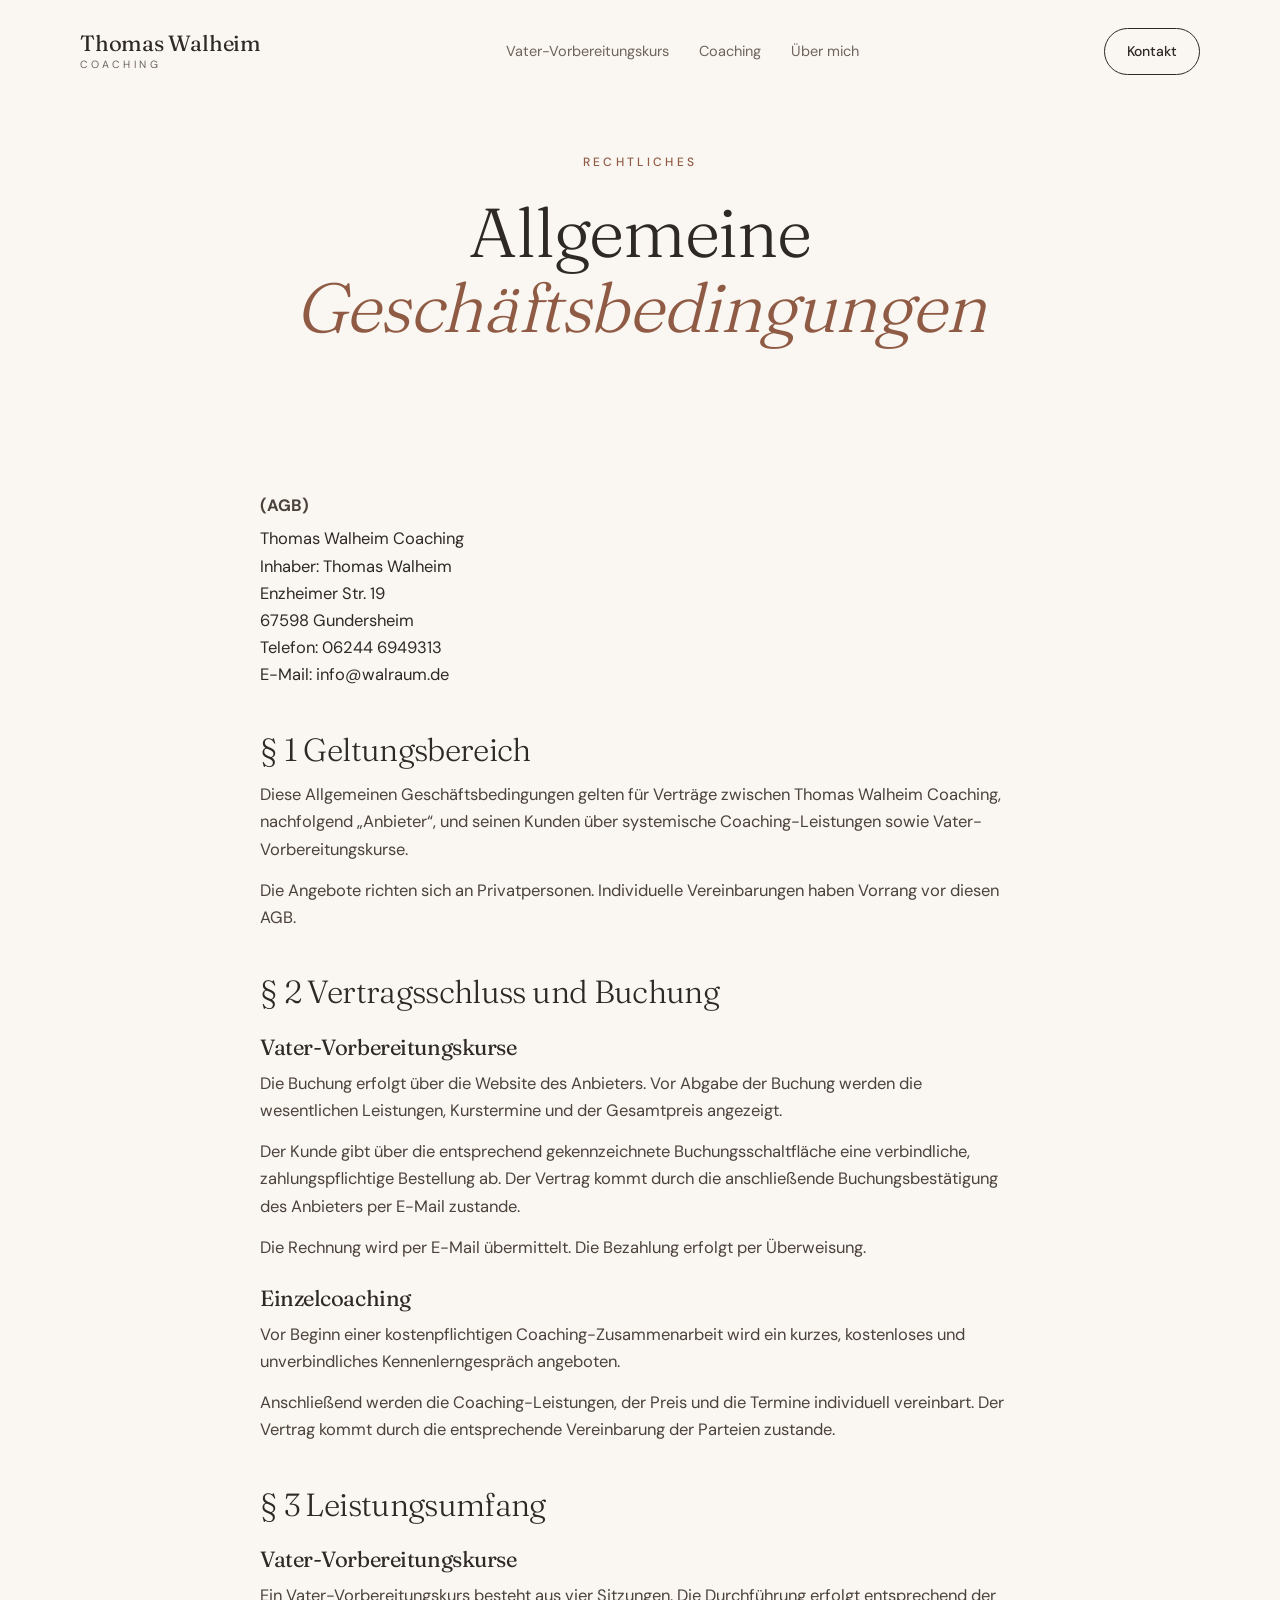
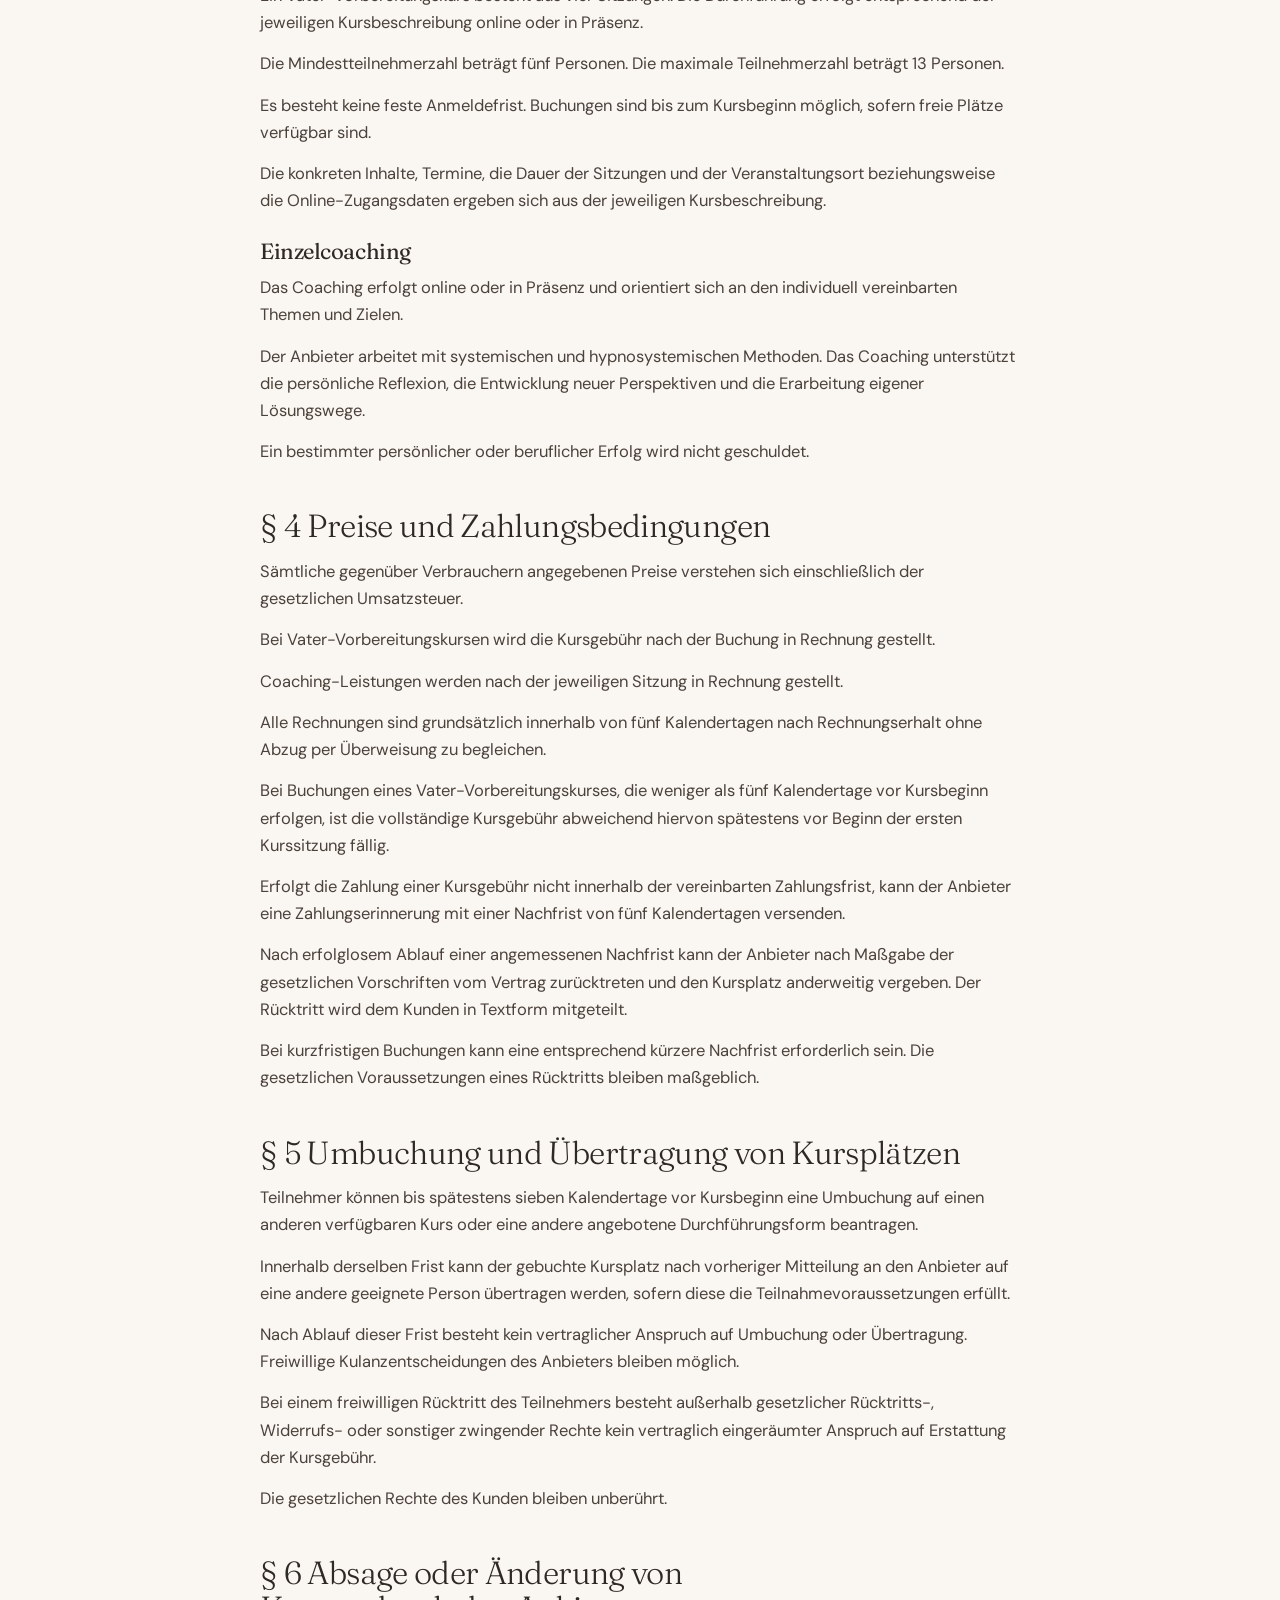
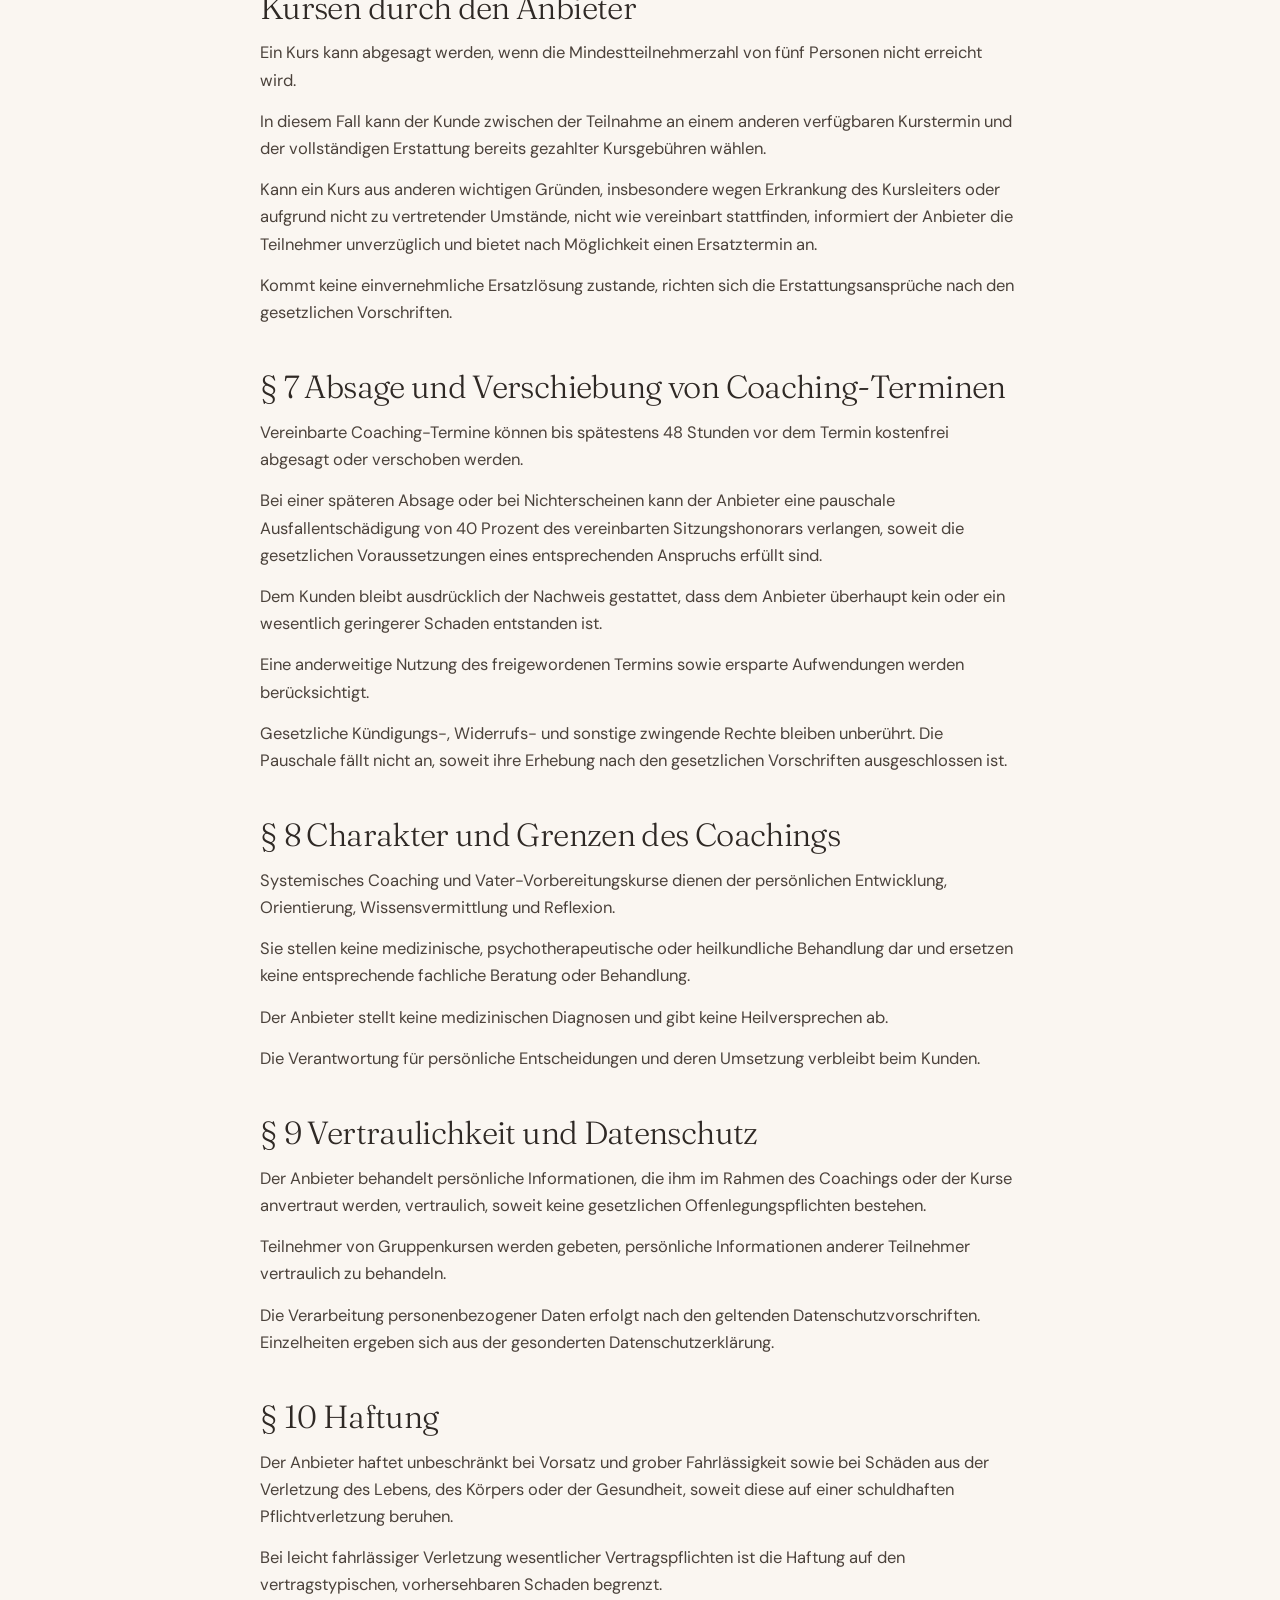
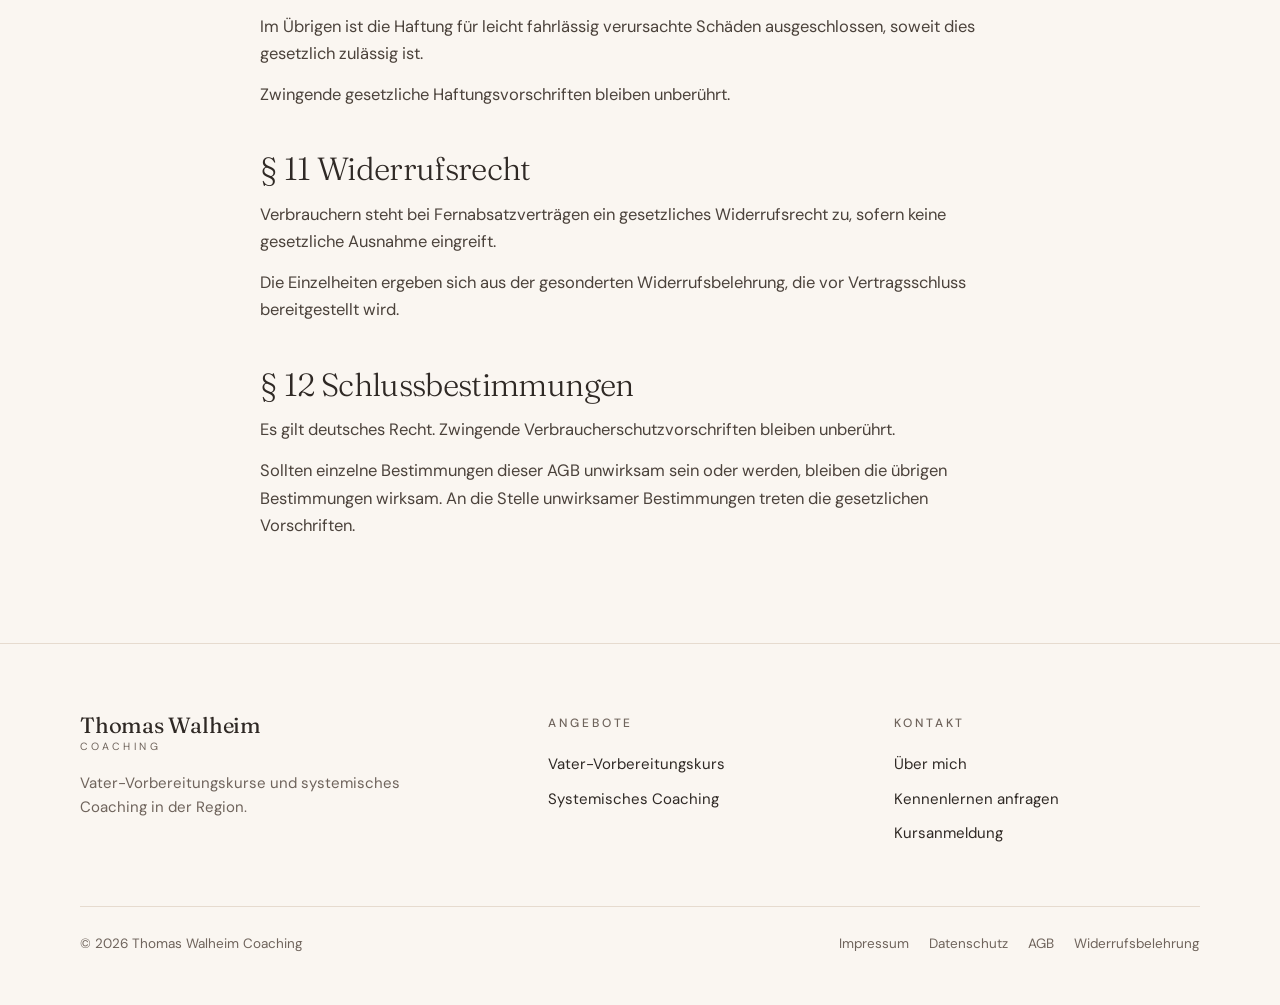
==== agb.html @ fadcabfa "Vorschau fuer Thomas" ====
<!DOCTYPE html>
<html lang="de"><head><meta charset="utf-8">
<meta name="viewport" content="width=device-width, initial-scale=1">
<meta name="robots" content="noindex, nofollow">
<title>AGB – Thomas Walheim Coaching</title>
<link rel="icon" href="data:,">
<link rel="preload" href="fonts/fraunces-latin-wght-normal.woff2" as="font" type="font/woff2" crossorigin>
<link rel="stylesheet" href="css/style.css"></head><body>
<svg width="0" height="0" style="position:absolute" aria-hidden="true"><symbol id="kamera" viewBox="0 0 24 24" fill="none" stroke="currentColor" stroke-width="1.6" stroke-linecap="round" stroke-linejoin="round"><path d="M4 8h3l1.6-2.4h6.8L17 8h3v11H4z"/><circle cx="12" cy="13.2" r="3.4"/></symbol><symbol id="pfeil" viewBox="0 0 24 24" fill="none" stroke="currentColor" stroke-width="1.8" stroke-linecap="round" stroke-linejoin="round"><path d="M5 12h14M13 6l6 6-6 6"/></symbol></svg>
<header class="kopf"><div class="wrap"><a class="logo" href="index.html">Thomas Walheim<small>Coaching</small></a>
<nav class="nav" id="nav" aria-label="Hauptnavigation"><a href="vorbereitungskurs.html">Vater-Vorbereitungskurs</a><a href="coaching.html">Coaching</a><a href="ueber-mich.html">Über mich</a></nav>
<a class="kopf-knopf" href="kontakt.html">Kontakt</a>
<button class="menue" type="button" aria-expanded="false" aria-controls="nav">Menü</button></div></header>
<main><section class="hero klein"><div class="wrap"><p class="kicker">Rechtliches</p><h1>Allgemeine <em>Geschäftsbedingungen</em></h1><p class="lead"></p></div></section><section class="eng"><div class="wrap"><article class="rechtstext"><p><b>(AGB)</b></p><p class="adresse">Thomas Walheim Coaching<br>Inhaber: Thomas Walheim<br>Enzheimer Str. 19<br>67598 Gundersheim<br>Telefon: 06244 6949313<br>E-Mail: info@walraum.de</p><h2>§ 1 Geltungsbereich</h2><p>Diese Allgemeinen Geschäftsbedingungen gelten für Verträge zwischen Thomas Walheim Coaching, nachfolgend „Anbieter“, und seinen Kunden über systemische Coaching-Leistungen sowie Vater-Vorbereitungskurse.</p><p>Die Angebote richten sich an Privatpersonen. Individuelle Vereinbarungen haben Vorrang vor diesen AGB.</p><h2>§ 2 Vertragsschluss und Buchung</h2><h3>Vater-Vorbereitungskurse</h3><p>Die Buchung erfolgt über die Website des Anbieters. Vor Abgabe der Buchung werden die wesentlichen Leistungen, Kurstermine und der Gesamtpreis angezeigt.</p><p>Der Kunde gibt über die entsprechend gekennzeichnete Buchungsschaltfläche eine verbindliche, zahlungspflichtige Bestellung ab. Der Vertrag kommt durch die anschließende Buchungsbestätigung des Anbieters per E-Mail zustande.</p><p>Die Rechnung wird per E-Mail übermittelt. Die Bezahlung erfolgt per Überweisung.</p><h3>Einzelcoaching</h3><p>Vor Beginn einer kostenpflichtigen Coaching-Zusammenarbeit wird ein kurzes, kostenloses und unverbindliches Kennenlerngespräch angeboten.</p><p>Anschließend werden die Coaching-Leistungen, der Preis und die Termine individuell vereinbart. Der Vertrag kommt durch die entsprechende Vereinbarung der Parteien zustande.</p><h2>§ 3 Leistungsumfang</h2><h3>Vater-Vorbereitungskurse</h3><p>Ein Vater-Vorbereitungskurs besteht aus vier Sitzungen. Die Durchführung erfolgt entsprechend der jeweiligen Kursbeschreibung online oder in Präsenz.</p><p>Die Mindestteilnehmerzahl beträgt fünf Personen. Die maximale Teilnehmerzahl beträgt 13 Personen.</p><p>Es besteht keine feste Anmeldefrist. Buchungen sind bis zum Kursbeginn möglich, sofern freie Plätze verfügbar sind.</p><p>Die konkreten Inhalte, Termine, die Dauer der Sitzungen und der Veranstaltungsort beziehungsweise die Online-Zugangsdaten ergeben sich aus der jeweiligen Kursbeschreibung.</p><h3>Einzelcoaching</h3><p>Das Coaching erfolgt online oder in Präsenz und orientiert sich an den individuell vereinbarten Themen und Zielen.</p><p>Der Anbieter arbeitet mit systemischen und hypnosystemischen Methoden. Das Coaching unterstützt die persönliche Reflexion, die Entwicklung neuer Perspektiven und die Erarbeitung eigener Lösungswege.</p><p>Ein bestimmter persönlicher oder beruflicher Erfolg wird nicht geschuldet.</p><h2>§ 4 Preise und Zahlungsbedingungen</h2><p>Sämtliche gegenüber Verbrauchern angegebenen Preise verstehen sich einschließlich der gesetzlichen Umsatzsteuer.</p><p>Bei Vater-Vorbereitungskursen wird die Kursgebühr nach der Buchung in Rechnung gestellt.</p><p>Coaching-Leistungen werden nach der jeweiligen Sitzung in Rechnung gestellt.</p><p>Alle Rechnungen sind grundsätzlich innerhalb von fünf Kalendertagen nach Rechnungserhalt ohne Abzug per Überweisung zu begleichen.</p><p>Bei Buchungen eines Vater-Vorbereitungskurses, die weniger als fünf Kalendertage vor Kursbeginn erfolgen, ist die vollständige Kursgebühr abweichend hiervon spätestens vor Beginn der ersten Kurssitzung fällig.</p><p>Erfolgt die Zahlung einer Kursgebühr nicht innerhalb der vereinbarten Zahlungsfrist, kann der Anbieter eine Zahlungserinnerung mit einer Nachfrist von fünf Kalendertagen versenden.</p><p>Nach erfolglosem Ablauf einer angemessenen Nachfrist kann der Anbieter nach Maßgabe der gesetzlichen Vorschriften vom Vertrag zurücktreten und den Kursplatz anderweitig vergeben. Der Rücktritt wird dem Kunden in Textform mitgeteilt.</p><p>Bei kurzfristigen Buchungen kann eine entsprechend kürzere Nachfrist erforderlich sein. Die gesetzlichen Voraussetzungen eines Rücktritts bleiben maßgeblich.</p><h2>§ 5 Umbuchung und Übertragung von Kursplätzen</h2><p>Teilnehmer können bis spätestens sieben Kalendertage vor Kursbeginn eine Umbuchung auf einen anderen verfügbaren Kurs oder eine andere angebotene Durchführungsform beantragen.</p><p>Innerhalb derselben Frist kann der gebuchte Kursplatz nach vorheriger Mitteilung an den Anbieter auf eine andere geeignete Person übertragen werden, sofern diese die Teilnahmevoraussetzungen erfüllt.</p><p>Nach Ablauf dieser Frist besteht kein vertraglicher Anspruch auf Umbuchung oder Übertragung. Freiwillige Kulanzentscheidungen des Anbieters bleiben möglich.</p><p>Bei einem freiwilligen Rücktritt des Teilnehmers besteht außerhalb gesetzlicher Rücktritts-, Widerrufs- oder sonstiger zwingender Rechte kein vertraglich eingeräumter Anspruch auf Erstattung der Kursgebühr.</p><p>Die gesetzlichen Rechte des Kunden bleiben unberührt.</p><h2>§ 6 Absage oder Änderung von Kursen durch den Anbieter</h2><p>Ein Kurs kann abgesagt werden, wenn die Mindestteilnehmerzahl von fünf Personen nicht erreicht wird.</p><p>In diesem Fall kann der Kunde zwischen der Teilnahme an einem anderen verfügbaren Kurstermin und der vollständigen Erstattung bereits gezahlter Kursgebühren wählen.</p><p>Kann ein Kurs aus anderen wichtigen Gründen, insbesondere wegen Erkrankung des Kursleiters oder aufgrund nicht zu vertretender Umstände, nicht wie vereinbart stattfinden, informiert der Anbieter die Teilnehmer unverzüglich und bietet nach Möglichkeit einen Ersatztermin an.</p><p>Kommt keine einvernehmliche Ersatzlösung zustande, richten sich die Erstattungsansprüche nach den gesetzlichen Vorschriften.</p><h2>§ 7 Absage und Verschiebung von Coaching-Terminen</h2><p>Vereinbarte Coaching-Termine können bis spätestens 48 Stunden vor dem Termin kostenfrei abgesagt oder verschoben werden.</p><p>Bei einer späteren Absage oder bei Nichterscheinen kann der Anbieter eine pauschale Ausfallentschädigung von 40 Prozent des vereinbarten Sitzungshonorars verlangen, soweit die gesetzlichen Voraussetzungen eines entsprechenden Anspruchs erfüllt sind.</p><p>Dem Kunden bleibt ausdrücklich der Nachweis gestattet, dass dem Anbieter überhaupt kein oder ein wesentlich geringerer Schaden entstanden ist.</p><p>Eine anderweitige Nutzung des freigewordenen Termins sowie ersparte Aufwendungen werden berücksichtigt.</p><p>Gesetzliche Kündigungs-, Widerrufs- und sonstige zwingende Rechte bleiben unberührt. Die Pauschale fällt nicht an, soweit ihre Erhebung nach den gesetzlichen Vorschriften ausgeschlossen ist.</p><h2>§ 8 Charakter und Grenzen des Coachings</h2><p>Systemisches Coaching und Vater-Vorbereitungskurse dienen der persönlichen Entwicklung, Orientierung, Wissensvermittlung und Reflexion.</p><p>Sie stellen keine medizinische, psychotherapeutische oder heilkundliche Behandlung dar und ersetzen keine entsprechende fachliche Beratung oder Behandlung.</p><p>Der Anbieter stellt keine medizinischen Diagnosen und gibt keine Heilversprechen ab.</p><p>Die Verantwortung für persönliche Entscheidungen und deren Umsetzung verbleibt beim Kunden.</p><h2>§ 9 Vertraulichkeit und Datenschutz</h2><p>Der Anbieter behandelt persönliche Informationen, die ihm im Rahmen des Coachings oder der Kurse anvertraut werden, vertraulich, soweit keine gesetzlichen Offenlegungspflichten bestehen.</p><p>Teilnehmer von Gruppenkursen werden gebeten, persönliche Informationen anderer Teilnehmer vertraulich zu behandeln.</p><p>Die Verarbeitung personenbezogener Daten erfolgt nach den geltenden Datenschutzvorschriften. Einzelheiten ergeben sich aus der gesonderten Datenschutzerklärung.</p><h2>§ 10 Haftung</h2><p>Der Anbieter haftet unbeschränkt bei Vorsatz und grober Fahrlässigkeit sowie bei Schäden aus der Verletzung des Lebens, des Körpers oder der Gesundheit, soweit diese auf einer schuldhaften Pflichtverletzung beruhen.</p><p>Bei leicht fahrlässiger Verletzung wesentlicher Vertragspflichten ist die Haftung auf den vertragstypischen, vorhersehbaren Schaden begrenzt.</p><p>Im Übrigen ist die Haftung für leicht fahrlässig verursachte Schäden ausgeschlossen, soweit dies gesetzlich zulässig ist.</p><p>Zwingende gesetzliche Haftungsvorschriften bleiben unberührt.</p><h2>§ 11 Widerrufsrecht</h2><p>Verbrauchern steht bei Fernabsatzverträgen ein gesetzliches Widerrufsrecht zu, sofern keine gesetzliche Ausnahme eingreift.</p><p>Die Einzelheiten ergeben sich aus der gesonderten Widerrufsbelehrung, die vor Vertragsschluss bereitgestellt wird.</p><h2>§ 12 Schlussbestimmungen</h2><p>Es gilt deutsches Recht. Zwingende Verbraucherschutzvorschriften bleiben unberührt.</p><p>Sollten einzelne Bestimmungen dieser AGB unwirksam sein oder werden, bleiben die übrigen Bestimmungen wirksam. An die Stelle unwirksamer Bestimmungen treten die gesetzlichen Vorschriften.</p></article></div></section></main>
<footer class="fuss"><div class="wrap"><div class="fuss-raster">
<div><p class="logo">Thomas Walheim<small>Coaching</small></p><p>Vater-Vorbereitungskurse und systemisches Coaching in der Region.</p></div>
<div><h4>Angebote</h4><ul><li><a href="vorbereitungskurs.html">Vater-Vorbereitungskurs</a></li><li><a href="coaching.html">Systemisches Coaching</a></li></ul></div>
<div><h4>Kontakt</h4><ul><li><a href="ueber-mich.html">Über mich</a></li><li><a href="kontakt.html">Kennenlernen anfragen</a></li><li><a href="vorbereitungskurs.html#anmeldung">Kursanmeldung</a></li></ul></div></div>
<div class="fuss-unten"><span>© 2026 Thomas Walheim Coaching</span><nav><a href="impressum.html">Impressum</a><a href="datenschutz.html">Datenschutz</a><a href="agb.html">AGB</a><a href="widerruf.html">Widerrufsbelehrung</a></nav></div></div></footer>
<script src="js/main.js"></script></body></html>
---- css/style.css ----
@font-face{font-family:"Fraunces";src:url("../fonts/fraunces-latin-wght-normal.woff2") format("woff2");font-weight:100 900;font-style:normal;font-display:swap}
@font-face{font-family:"DM Sans";src:url("../fonts/dm-sans-latin-wght-normal.woff2") format("woff2");font-weight:100 1000;font-style:normal;font-display:swap}
/* Morgenlicht: warm, redaktionell, zentriert, Bogenformen */
:root{--creme:#FAF6F1;--leinen:#F2E9DF;--rosenholz:#EBD3C7;--rosenholz-tief:#DDBBA9;--salbei:#D3D9C8;--salbei-tief:#A9B39C;--ton:#8F5B45;--tinte:#2F2925;--grau:#6F645C;--linie:#E6DBCF;--serif:"Fraunces",Georgia,serif;--sans:"DM Sans",system-ui,sans-serif}
*{box-sizing:border-box;margin:0;padding:0}
h1,h2,h3,.lead{text-wrap:balance}
html{scroll-behavior:smooth}
body{background:var(--creme);color:var(--tinte);font-family:var(--sans);font-size:17px;line-height:1.65;-webkit-font-smoothing:antialiased}
a{color:inherit;text-decoration:none}
.wrap{max-width:1200px;margin:0 auto;padding:0 40px}
.schmal{max-width:760px;margin:0 auto;text-align:center}
.kopf{padding:28px 0;position:relative;z-index:5}
.kopf .wrap{display:flex;align-items:center;justify-content:space-between;gap:24px}
.logo{font-family:var(--serif);font-size:22px;font-weight:400;letter-spacing:-.01em;line-height:1}
.logo small{display:block;font-family:var(--sans);font-size:10.5px;letter-spacing:.32em;text-transform:uppercase;color:var(--grau);margin-top:6px}
.nav{display:flex;gap:30px;font-size:14.5px;color:var(--grau)}
.nav a:hover,.nav a[aria-current]{color:var(--tinte)}
.nav a[aria-current]{border-bottom:1px solid var(--ton);padding-bottom:2px}
.kopf-knopf{font-size:14px;font-weight:500;padding:11px 22px;border:1px solid var(--tinte);border-radius:999px}
.menue{display:none;font:500 14px var(--sans);background:none;border:1px solid var(--linie);border-radius:999px;padding:9px 18px;color:var(--tinte);cursor:pointer}
.kicker{font-size:12px;letter-spacing:.28em;text-transform:uppercase;color:var(--ton);font-weight:500}
h1,h2,h3{font-family:var(--serif);font-weight:300;letter-spacing:-.02em;line-height:1.08}
h1{font-size:clamp(44px,6.4vw,88px)}
h2{font-size:clamp(34px,4.2vw,56px)}
h3{font-size:30px;font-weight:400}
h1 em,h2 em{font-style:italic;color:var(--ton)}
.lead{font-size:19px;color:var(--grau);max-width:560px;margin:0 auto}
.knoepfe{display:flex;gap:14px;justify-content:center;flex-wrap:wrap}
.knopf{display:inline-flex;align-items:center;gap:10px;font-weight:500;font-size:15.5px;padding:16px 30px;border-radius:999px;background:var(--tinte);color:var(--creme);transition:transform .2s;border:0;font-family:var(--sans);cursor:pointer}
.knopf:hover{transform:translateY(-2px)}
.knopf.hell{background:transparent;color:var(--tinte);box-shadow:inset 0 0 0 1px var(--tinte)}
.knopf svg{width:16px;height:16px}
a:focus-visible,input:focus-visible,select:focus-visible,button:focus-visible{outline:3px solid #2b2480;outline-offset:3px}
.bild{position:relative;overflow:hidden;background:radial-gradient(120% 90% at 30% 20%,rgba(255,255,255,.55),transparent 60%),linear-gradient(160deg,var(--rosenholz),var(--rosenholz-tief))}
.bild::after{content:"";position:absolute;inset:0;opacity:.18;mix-blend-mode:multiply;background-image:url("data:image/svg+xml,%3Csvg xmlns='http://www.w3.org/2000/svg' width='160' height='160'%3E%3Cfilter id='n'%3E%3CfeTurbulence type='fractalNoise' baseFrequency='.9' numOctaves='2'/%3E%3C/filter%3E%3Crect width='100%25' height='100%25' filter='url(%23n)' opacity='.6'/%3E%3C/svg%3E")}
.bild.salbei{background:radial-gradient(120% 90% at 70% 15%,rgba(255,255,255,.55),transparent 60%),linear-gradient(170deg,var(--salbei),var(--salbei-tief))}
.bild.leinen{background:radial-gradient(120% 90% at 50% 10%,rgba(255,255,255,.7),transparent 60%),linear-gradient(170deg,var(--leinen),#E2D3C2)}
.bild img{position:absolute;inset:0;width:100%;height:100%;object-fit:cover;z-index:1}
.bildidee{position:absolute;left:18px;bottom:18px;right:18px;z-index:2;display:flex;gap:10px;align-items:flex-start;font-size:12.5px;line-height:1.4;color:var(--tinte);background:rgba(250,246,241,.82);backdrop-filter:blur(6px);padding:10px 14px;border-radius:14px;max-width:300px;text-align:left}
.bildidee svg{flex:0 0 15px;width:15px;height:15px;margin-top:1px;opacity:.6}
.bildidee b{display:block;font-weight:600;font-size:10.5px;letter-spacing:.18em;text-transform:uppercase;color:var(--ton);margin-bottom:2px}
.hero{padding:70px 0 0;text-align:center}
.hero h1{margin:22px auto 26px;max-width:900px}
.hero .lead{margin-bottom:38px}
.hero.klein{padding:50px 0 20px}.hero.klein h1{font-size:clamp(40px,5.4vw,72px)}
.bogen-reihe{display:grid;grid-template-columns:1fr 1.35fr 1fr;gap:28px;align-items:end;margin-top:80px}
.bogen{border-radius:999px 999px 28px 28px}
.bogen-reihe .bild:nth-child(1){height:400px}.bogen-reihe .bild:nth-child(2){height:560px}.bogen-reihe .bild:nth-child(3){height:440px}
.bogen-einzel{width:min(380px,100%);height:460px;margin:60px auto 0}
.leiste{border-top:1px solid var(--linie);border-bottom:1px solid var(--linie);margin-top:90px}
.leiste .wrap{display:flex;justify-content:center;padding-top:26px;padding-bottom:26px;flex-wrap:wrap;font-family:var(--serif);font-size:22px;font-weight:300}
.leiste span{position:relative;padding:0 30px}
.leiste span+span::before{content:"";position:absolute;left:-3px;top:50%;width:6px;height:6px;margin-top:-3px;border-radius:50%;background:var(--rosenholz-tief)}
section{padding:130px 0}
section.eng{padding:90px 0}
.kurs{background:var(--leinen)}
.kurs-karte{display:grid;grid-template-columns:1.05fr 1fr;gap:72px;align-items:center}
.kurs-karte .bild{height:620px;border-radius:28px 280px 28px 28px}
.kurs-text{text-align:left}
.kurs-text .kicker{display:block;margin-bottom:20px}
.kurs-text h2{margin-bottom:24px}
.kurs-text p{color:var(--grau);font-size:18px;max-width:470px}
.fakten{display:grid;grid-template-columns:1fr 1fr;margin:44px 0;border-top:1px solid var(--linie)}
.fakten div{padding:24px 0 22px;border-bottom:1px solid var(--linie)}
.fakten div:nth-child(odd){padding-right:24px;border-right:1px solid var(--linie)}
.fakten div:nth-child(even){padding-left:28px}
.fakten b{display:block;font-family:var(--serif);font-weight:300;font-size:46px;line-height:1;letter-spacing:-.02em;margin-bottom:8px}
.fakten span{font-size:14px;color:var(--grau)}
.kurs-text .knoepfe{justify-content:flex-start}
.themen-kopf{margin-bottom:72px}
.themen-kopf h2{margin:18px auto;max-width:640px}
.themen{display:grid;grid-template-columns:1fr 1fr;gap:40px}
.thema{background:#fff;border-radius:32px;padding:18px 18px 40px;box-shadow:0 1px 0 var(--linie);text-align:center}
.thema .bild{height:440px;border-radius:220px 220px 22px 22px;margin-bottom:38px}
.thema h3{margin-bottom:14px}
.thema p{color:var(--grau);max-width:400px;margin:0 auto 26px}
.textlink{display:inline-flex;gap:8px;align-items:center;font-weight:500;font-size:15px;border-bottom:1px solid var(--tinte);padding-bottom:3px}
.textlink svg{width:15px;height:15px}
.ich{background:linear-gradient(180deg,var(--creme),var(--leinen))}
.ich-raster{display:grid;grid-template-columns:.9fr 1.1fr;gap:96px;align-items:center}
.ich .bild{aspect-ratio:4/5;border-radius:50% 50% 32px 32px / 38% 38% 32px 32px}
.ich-text{text-align:left}
.ich-text h2{margin:18px 0 26px}
.ich-text p{color:var(--grau);font-size:18px;max-width:500px;margin-bottom:18px}
.ich-text p.kicker{color:var(--ton);font-size:12px;margin:0}
.ich-text .unterschrift{font-family:var(--serif);font-style:italic;font-size:30px;color:var(--ton);margin:26px 0 30px}
.ich-link{justify-content:flex-start}
.drei{display:grid;grid-template-columns:repeat(3,1fr);gap:24px;margin-top:56px}
.drei article{background:#fff;border-radius:28px;padding:36px 26px;text-align:center}
.drei article:nth-child(2){background:var(--rosenholz)}.drei article:nth-child(3){background:var(--salbei)}
.drei h3{font-size:26px;margin-bottom:10px}.drei p{color:var(--grau);font-size:16px}
.schritte{list-style:none;display:grid;grid-template-columns:repeat(3,1fr);gap:36px;margin-top:56px}
.schritte li{text-align:center}
.schritte span{width:64px;height:64px;border-radius:50%;background:var(--salbei);display:flex;align-items:center;justify-content:center;font-family:var(--serif);font-size:28px;font-weight:300;margin:0 auto 16px}
.schritte p{color:var(--grau);font-size:16px}
.zitat{background:var(--rosenholz)}
blockquote{font-family:var(--serif);font-style:italic;font-weight:300;font-size:clamp(28px,4vw,48px);line-height:1.2;letter-spacing:-.02em;max-width:820px;margin:0 auto}
.zitat .kicker{margin-top:26px;display:block}
.cta{text-align:center;padding:130px 0}
.cta-box{background:var(--salbei);border-radius:40px;padding:110px 40px;position:relative;overflow:hidden}
.cta-box::before,.cta-box::after{content:"";position:absolute;border-radius:50%;background:rgba(255,255,255,.28)}
.cta-box::before{width:420px;height:420px;left:-140px;top:-160px}
.cta-box::after{width:300px;height:300px;right:-90px;bottom:-140px}
.cta-box>*{position:relative;z-index:1}
.cta h2{margin:20px auto 22px;max-width:900px}
.cta .lead{margin-bottom:40px;color:#59604F}
.cta .kicker,.cta h2 em{color:#4B5543}
.hinweis{background:rgba(255,255,255,.6);padding:14px 20px;border-radius:18px;font-size:15px;max-width:560px;margin:0 auto 10px}
form{text-align:left;max-width:480px;margin:34px auto 0}
form label{display:block;margin:16px 0;font-weight:500;font-size:15px}
input:not([type=checkbox]),select{display:block;width:100%;padding:14px 20px;border:1px solid var(--salbei-tief);border-radius:999px;font:inherit;margin-top:6px;background:#fff;color:var(--tinte)}
label.check{font-weight:400;display:flex;gap:10px;align-items:flex-start}
form .knopf{display:flex;margin:26px auto 0}
#meldung{font-weight:600;text-align:center;margin-top:14px;color:#3d4536}
.text-seite{max-width:680px;margin:0 auto;text-align:center;color:var(--grau);font-size:18px}
.fuss{padding:70px 0 50px;border-top:1px solid var(--linie)}
.fuss-raster{display:grid;grid-template-columns:1.4fr 1fr 1fr;gap:40px}
.fuss>.wrap>.fuss-raster>div{text-align:left}
.fuss h4{font-size:12px;letter-spacing:.24em;text-transform:uppercase;font-weight:500;color:var(--grau);margin-bottom:18px}
.fuss ul{list-style:none;display:grid;gap:10px;font-size:15px}
.fuss p{color:var(--grau);font-size:15px;max-width:320px;margin-top:18px}
.fuss p.logo{color:var(--tinte);font-size:22px;margin-top:0}
.fuss-unten{display:flex;justify-content:space-between;margin-top:60px;padding-top:26px;border-top:1px solid var(--linie);font-size:13.5px;color:var(--grau)}
.fuss-unten nav{display:flex;gap:24px}
@media(max-width:900px){
.wrap{padding:0 22px}
.kopf{padding:20px 0}.kopf .wrap{flex-wrap:wrap}
.nav,.kopf-knopf{display:none}.menue{display:block}
.nav.offen{display:flex;flex-direction:column;gap:0;width:100%;order:3;background:#fff;border-radius:24px;padding:10px 22px;text-align:center}
.nav.offen a{padding:12px 0;border-bottom:1px solid var(--linie)}.nav.offen a:last-child{border:0}
section{padding:84px 0}section.eng{padding:60px 0}
.hero{padding-top:44px}.lead{font-size:17.5px}
.bogen-reihe{grid-template-columns:1fr;gap:14px;margin-top:54px}
.bogen-reihe .bild:nth-child(1),.bogen-reihe .bild:nth-child(3){display:none}
.bogen-reihe .bild:nth-child(2){height:400px}
.bogen-einzel{height:360px}
.leiste{margin-top:56px}
.leiste .wrap{display:grid;grid-template-columns:1fr 1fr;font-size:16.5px;row-gap:10px;text-align:center}
.leiste span{padding:0 6px}.leiste span+span::before{display:none}
.kurs-karte,.ich-raster{grid-template-columns:1fr;gap:44px}
.kurs-karte .bild{height:380px;border-radius:24px 160px 24px 24px}
.fakten b{font-size:36px}
.themen,.drei,.schritte{grid-template-columns:1fr;gap:26px}
.thema .bild{height:320px}.themen-kopf{margin-bottom:46px}
.ich-raster,.ich-text,.kurs-text{text-align:center}
.ich-text p,.kurs-text p{margin-left:auto;margin-right:auto}
.kurs-text .knoepfe,.ich-link{justify-content:center}
.kicker{font-size:11px;letter-spacing:.2em}
.ich .bild{max-width:340px;margin:0 auto;width:100%}
.cta{padding:40px 0 84px}.cta-box{padding:72px 24px;border-radius:30px}
.fuss-raster{grid-template-columns:1fr 1fr}.fuss-raster>div:first-child{grid-column:1/-1}
.fuss-unten{flex-direction:column;gap:14px}
.knopf{padding:15px 26px}}
@media(prefers-reduced-motion:reduce){html{scroll-behavior:auto}.knopf{transition:none}}
.ich-seite p{margin-bottom:1.1em}
.zerts{background:var(--leinen)}
.zert-raster{display:grid;grid-template-columns:repeat(3,1fr);gap:32px;margin-top:56px;align-items:start}
.zert-raster figure{background:#fff;border-radius:24px;padding:16px;box-shadow:0 1px 0 var(--linie)}
.zert-raster img{display:block;width:100%;height:auto;border-radius:12px;border:1px solid var(--linie)}
.zert-raster figcaption{padding:18px 6px 6px}
.zert-raster figcaption b{display:block;font-family:var(--serif);font-weight:400;font-size:21px;line-height:1.2;margin-bottom:4px}
.zert-raster figcaption span{font-size:14.5px;color:var(--grau)}
@media(max-width:900px){.zert-raster{grid-template-columns:1fr;max-width:420px;margin-left:auto;margin-right:auto}}
.ich .bild.weg{aspect-ratio:2/3;width:100%;max-width:420px;margin:0 auto}
.ich-text.ich-seite p{max-width:520px}
.bogen-einzel img,.ich .bild img{object-fit:cover}
.eng h2{margin:16px 0 24px}
.eng .schmal>.lead+.lead{margin-top:18px}
/* Termine und Buchen-Dialog */
.termine{background:var(--leinen)}
.termin-liste{display:grid;gap:18px;max-width:860px;margin:48px auto 0}
.termin{display:grid;grid-template-columns:auto 1fr auto;gap:26px;align-items:center;background:#fff;border-radius:28px;padding:22px 28px;text-align:left;box-shadow:0 1px 0 var(--linie)}
.termin-datum{width:84px;height:84px;border-radius:24px;background:var(--rosenholz);display:flex;flex-direction:column;align-items:center;justify-content:center;line-height:1}
.termin-datum b{font-family:var(--serif);font-weight:300;font-size:38px}
.termin-datum span{font-size:12.5px;color:var(--grau);margin-top:4px}
.termin-info h3{font-size:24px;margin-bottom:6px}
.termin-info p{color:var(--grau);font-size:15.5px;margin:0}
.termin-info .wo{margin-bottom:10px}
.plaetze{display:flex;align-items:center;gap:12px;flex-wrap:wrap}
.plaetze b{font-weight:500;color:var(--tinte);font-size:14.5px}
.punkte{display:inline-flex;gap:5px}
.punkte i{width:11px;height:11px;border-radius:50%;background:var(--salbei-tief)}
.punkte i.belegt{background:transparent;box-shadow:inset 0 0 0 1.5px var(--linie)}
.termin.ausgebucht .plaetze b{color:var(--ton)}
.termin.ausgebucht .knopf{background:transparent;color:var(--tinte);box-shadow:inset 0 0 0 1px var(--tinte)}
.termin-note{max-width:640px;margin:26px auto 0;font-size:13.5px;color:var(--grau)}
.termin-note .textlink{background:none;border-top:0;border-left:0;border-right:0;font:inherit;cursor:pointer;color:var(--tinte);margin-left:6px;font-size:13.5px}
dialog.dlg{border:0;border-radius:32px;padding:44px 40px 40px;width:min(580px,calc(100% - 32px));max-height:calc(100vh - 32px);overflow:auto;background:var(--creme);color:var(--tinte);text-align:left;margin:auto;box-shadow:0 30px 80px rgba(47,41,37,.28)}
dialog.dlg::backdrop{background:rgba(47,41,37,.5);backdrop-filter:blur(3px)}
.dlg-zu{position:absolute;top:14px;right:16px;width:42px;height:42px;border-radius:50%;border:1px solid var(--linie);background:#fff;font-size:24px;line-height:1;cursor:pointer;color:var(--tinte)}
.dlg-schritt h2{font-size:clamp(28px,5vw,38px);margin:10px 0 12px}
.dlg-schritt h2:focus{outline:none}
.dlg-sub{color:var(--grau);font-size:15.5px;margin-bottom:6px}
.dlg form label{display:block;margin:14px 0;font-weight:500;font-size:14.5px}
.dlg form input:not([type=checkbox]){display:block;width:100%;padding:13px 18px;border:1px solid var(--salbei-tief);border-radius:999px;font:inherit;margin-top:6px;background:#fff;color:var(--tinte)}
.dlg form label.check{display:flex;gap:12px;align-items:flex-start;font-weight:400;font-size:14.5px}
.dlg form label.check input{margin-top:5px;flex:none}
.dlg form label.check a{text-decoration:underline}
.dlg-hinweis{background:var(--salbei);border-radius:18px;padding:12px 18px;font-size:14.5px;margin:18px 0 6px}
.dlg form .knopf{display:flex;margin:22px 0 0;width:100%;justify-content:center}
.dlg-test{background:var(--butter);border-radius:16px;padding:10px 16px;font-size:14px;margin:18px 0}
.dlg-schritt p{color:var(--grau)}
.dlg-schritt .knopf{margin:6px 0 0}
@media(max-width:700px){.termin{grid-template-columns:1fr;text-align:center;justify-items:center;padding:24px 20px}.plaetze{justify-content:center}dialog.dlg{padding:40px 22px 28px;border-radius:26px}}
@media(min-width:701px){dialog.dlg{width:min(700px,calc(100% - 32px))}
.dlg form{display:grid;grid-template-columns:1fr 1fr;column-gap:18px}
.dlg form label.check,.dlg form .dlg-hinweis,.dlg form .knopf{grid-column:1/-1}}
.dlg form{max-width:none;margin:18px 0 0}
/* FAQ */
.faq-liste{max-width:760px;margin:44px auto 0;display:grid;gap:12px;text-align:left}
.faq-punkt{background:#fff;border-radius:24px;box-shadow:0 1px 0 var(--linie)}
.faq-punkt summary{list-style:none;cursor:pointer;padding:20px 64px 20px 26px;font-family:var(--serif);font-size:20px;line-height:1.3;position:relative}
.faq-punkt summary::-webkit-details-marker{display:none}
.faq-punkt summary::after{content:"+";position:absolute;right:22px;top:50%;transform:translateY(-50%);width:32px;height:32px;border-radius:50%;background:var(--leinen);display:flex;align-items:center;justify-content:center;font-family:var(--sans);font-size:20px;line-height:1}
.faq-punkt[open] summary::after{content:"–"}
.faq-punkt p{padding:0 26px 22px;color:var(--grau);font-size:16.5px}
.faq-punkt summary:focus-visible{outline:3px solid #2b2480;outline-offset:2px;border-radius:24px}
.faq-mehr{text-align:center;margin-top:30px}
.dlg-fehler{background:#f6d9d0;border-radius:16px;padding:10px 16px;font-size:14.5px;margin:14px 0 0;color:#6b2a1a}
/* Rechtstexte */
.rechtstext{max-width:760px;margin:0 auto;text-align:left}
.rechtstext>p:first-child{margin-bottom:6px}
.rechtstext h2{font-size:clamp(24px,3vw,32px);margin:44px 0 14px}
.rechtstext h3{font-size:22px;margin:26px 0 10px}
.rechtstext p{color:#4b423b;font-size:16.5px;margin:0 0 14px}
.rechtstext .adresse{color:var(--tinte);margin-bottom:22px}
.muster{background:#fff;border-radius:24px;padding:28px;margin-top:18px}
.muster .feld{display:flex;gap:12px;align-items:flex-end;margin:22px 0 0}
.muster .feld span{flex:none}
.muster .feld i{flex:1;border-bottom:1px solid var(--tinte);height:1.3em}
.muster .hinweis-klein{font-size:14px;margin:14px 0 0}
@media print{.kopf,.fuss,.entwurf{display:none}.rechtstext{max-width:none}}
.fuss-unten nav{flex-wrap:wrap;gap:8px 20px}
h1,h2{hyphens:auto;overflow-wrap:break-word}
.termin:not(.ausgebucht) .plaetze{display:none}
.termin-info .wo{margin-bottom:0}
.termin.ausgebucht .termin-info .wo{margin-bottom:10px}
.fakten div:nth-child(3){grid-column:1/-1;border-right:0;padding-left:0;padding-right:0}
.gutschein{display:grid;grid-template-columns:1fr auto;gap:26px;align-items:center;max-width:860px;margin:26px auto 0;padding:26px 30px;border-radius:28px;background:var(--salbei);text-align:left}
.gutschein h3{font-size:26px;margin:6px 0 6px}.gutschein p{margin:0;color:#4b5543;font-size:16px}.gutschein .kicker{color:#4b5543;margin:0}
@media(max-width:700px){.gutschein{grid-template-columns:1fr;text-align:center;justify-items:center}}
#warum .ich-raster{align-items:start}
#warum .bild.weg{position:sticky;top:100px}
@media(max-width:900px){#warum .bild.weg{position:static}}
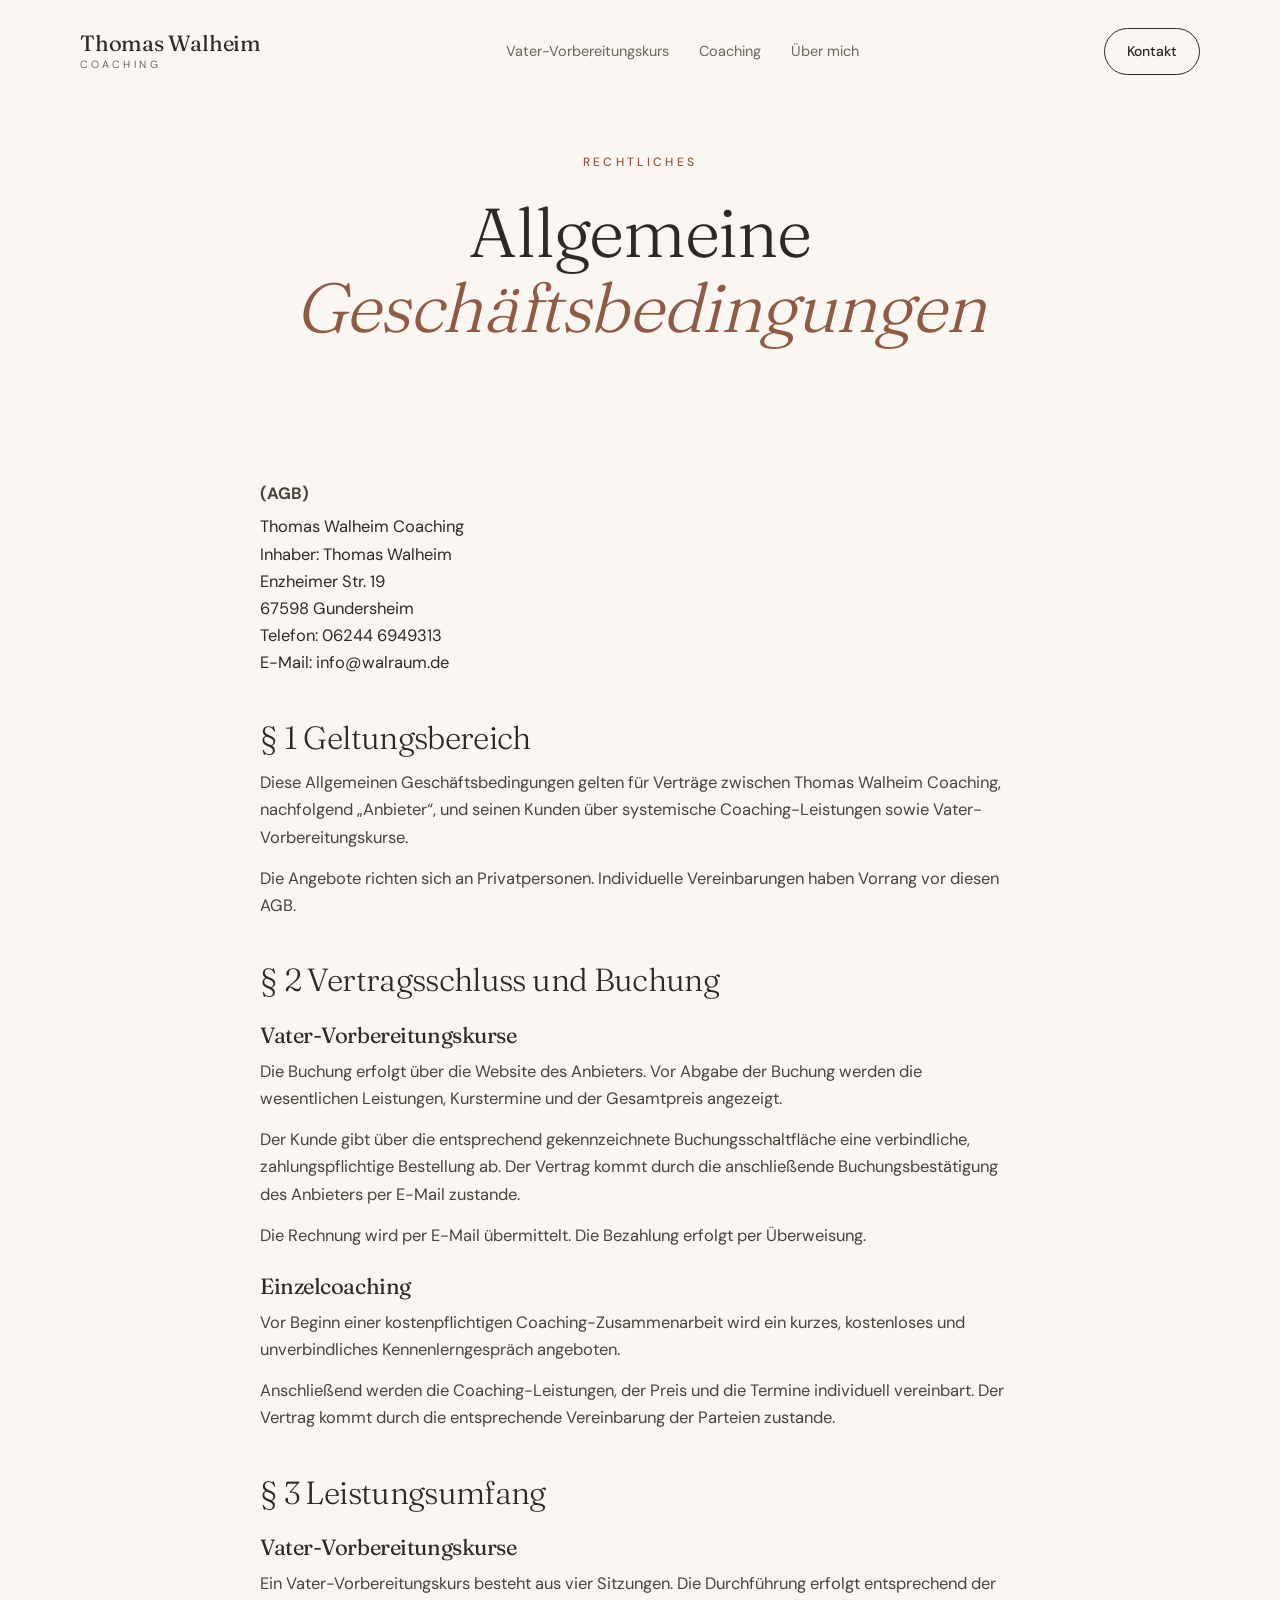
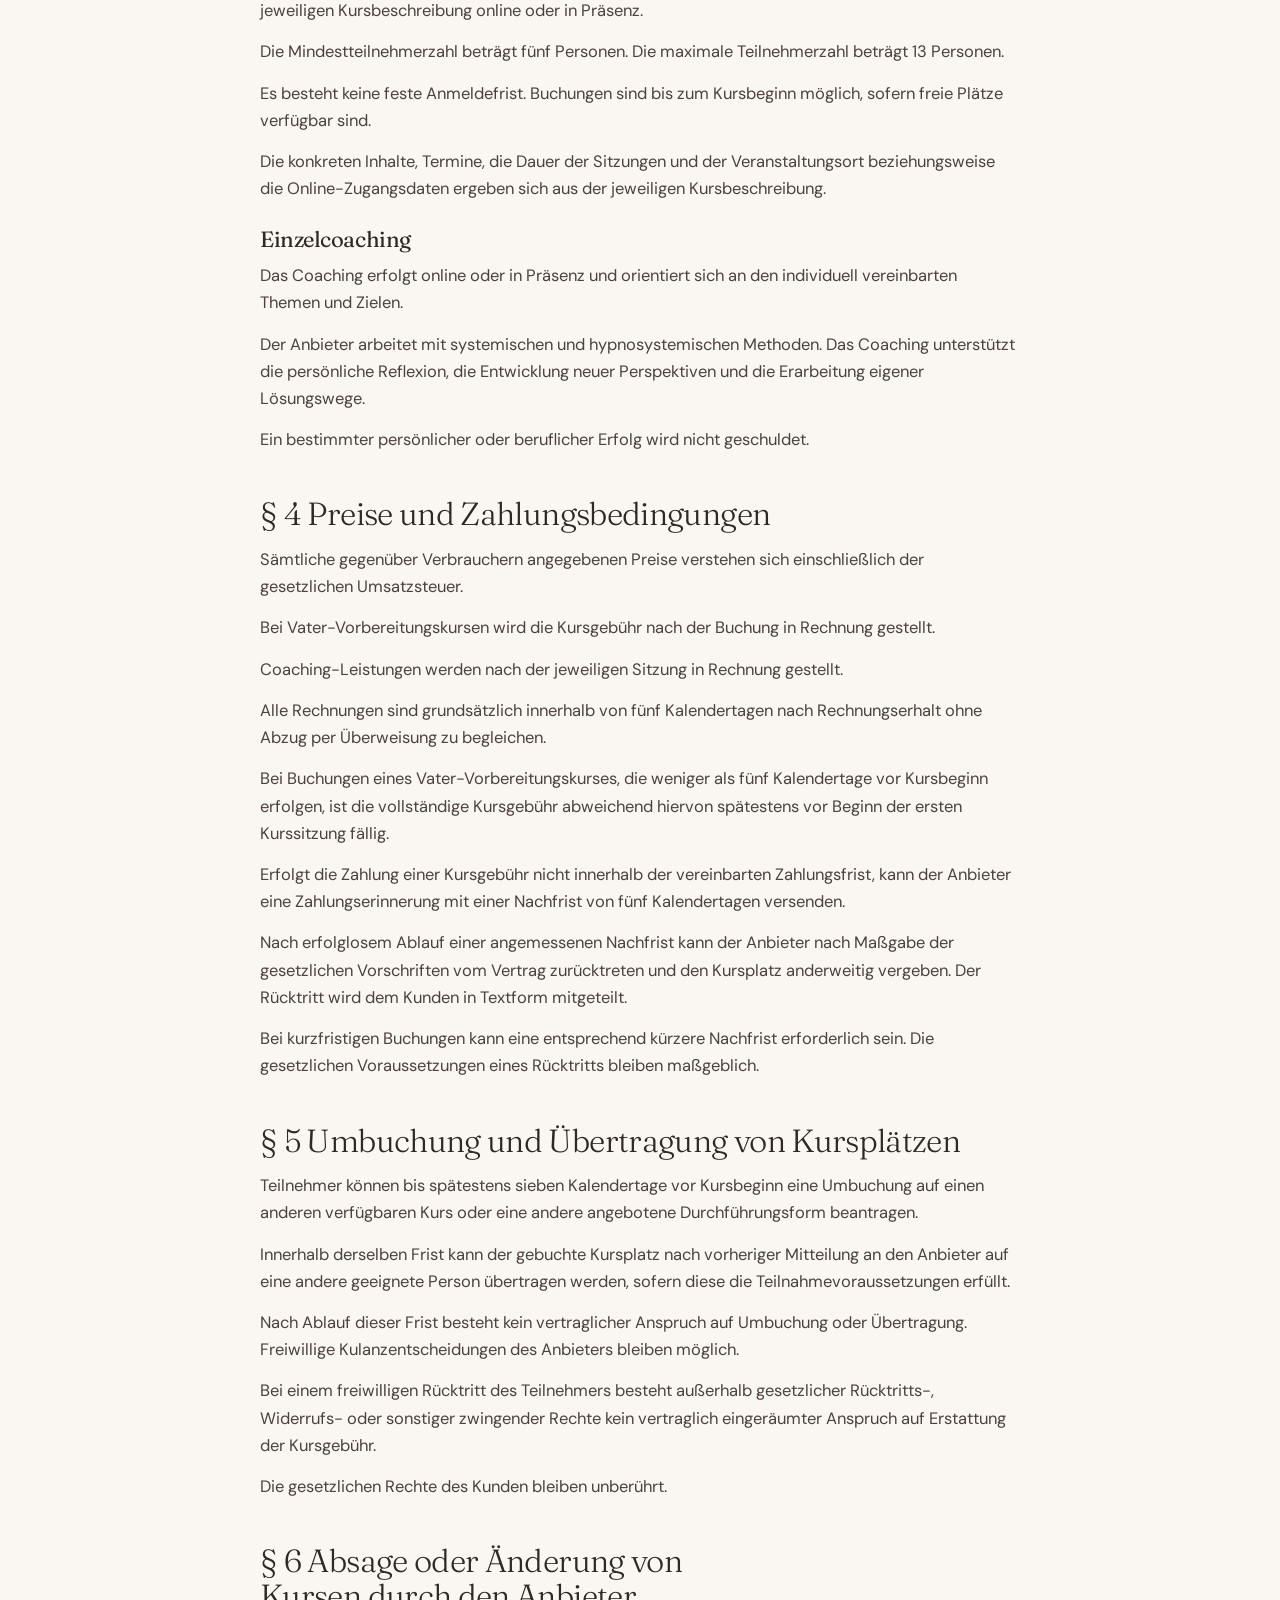
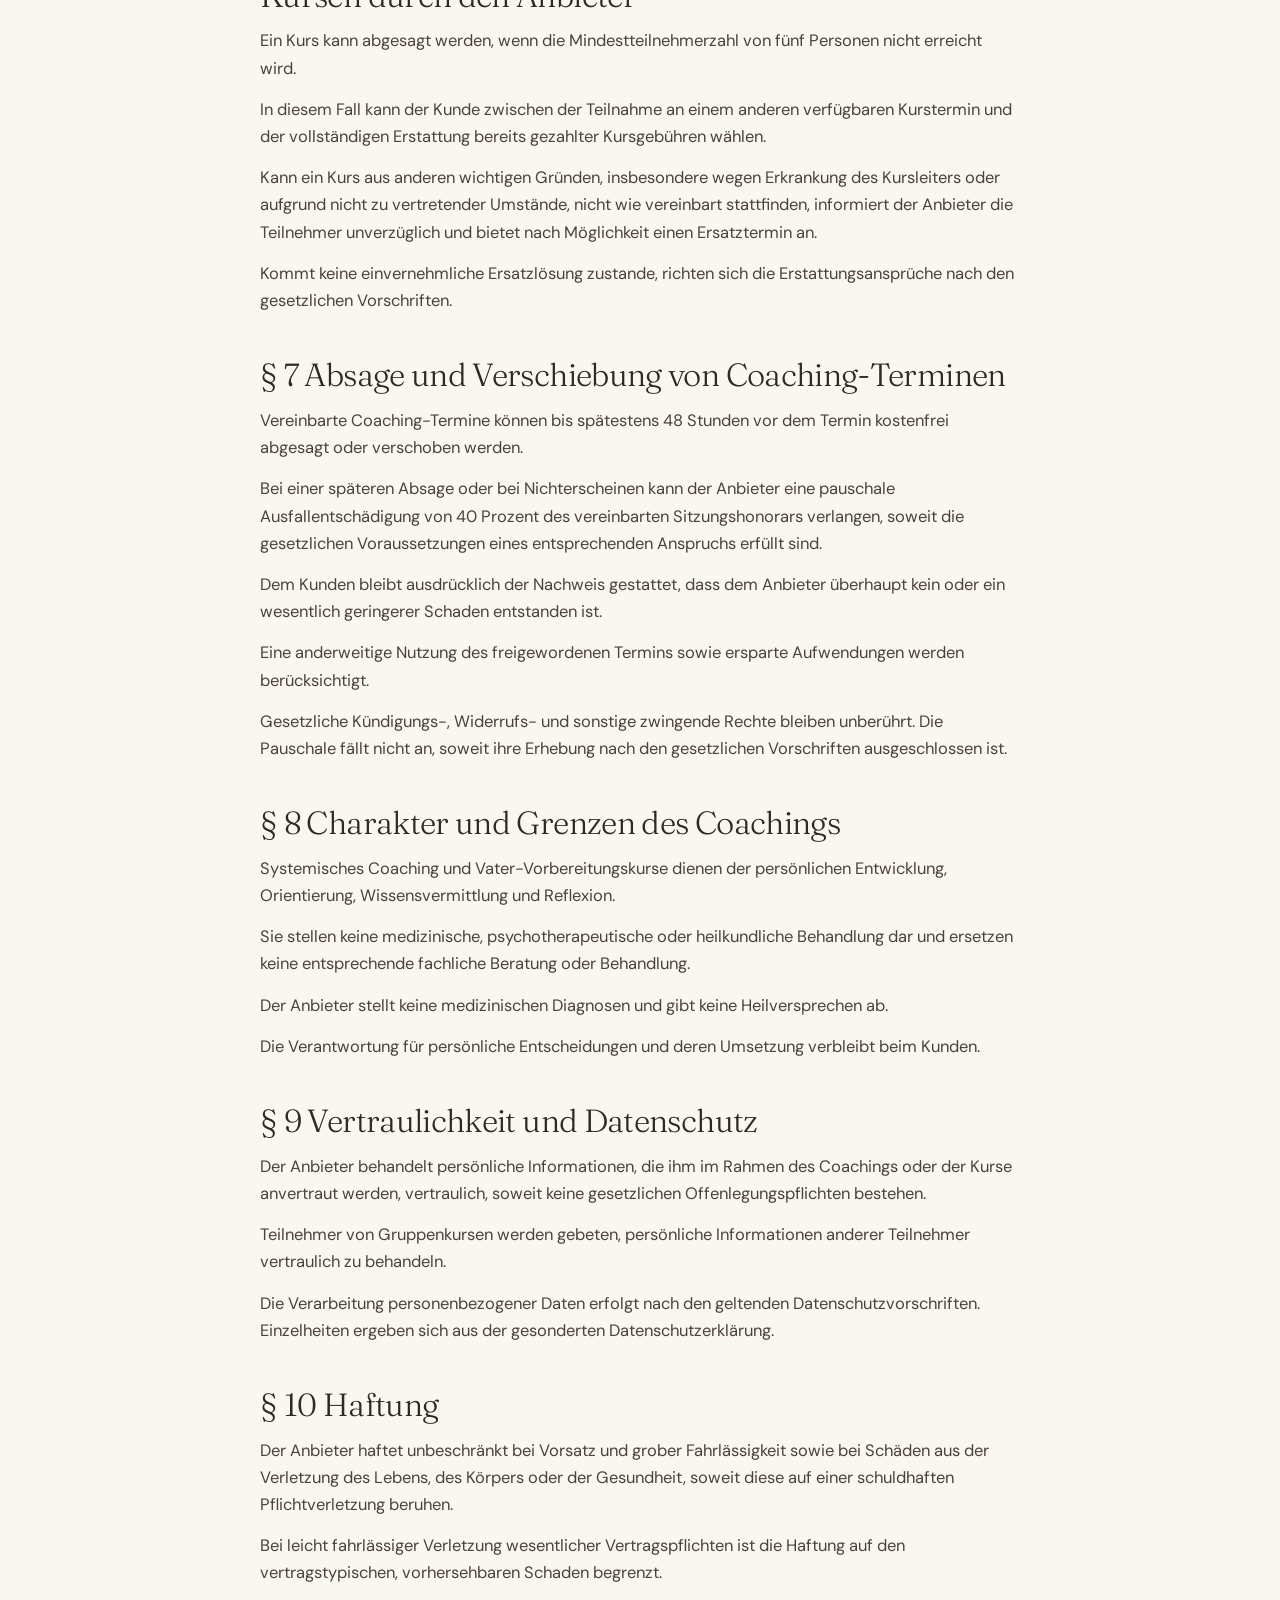
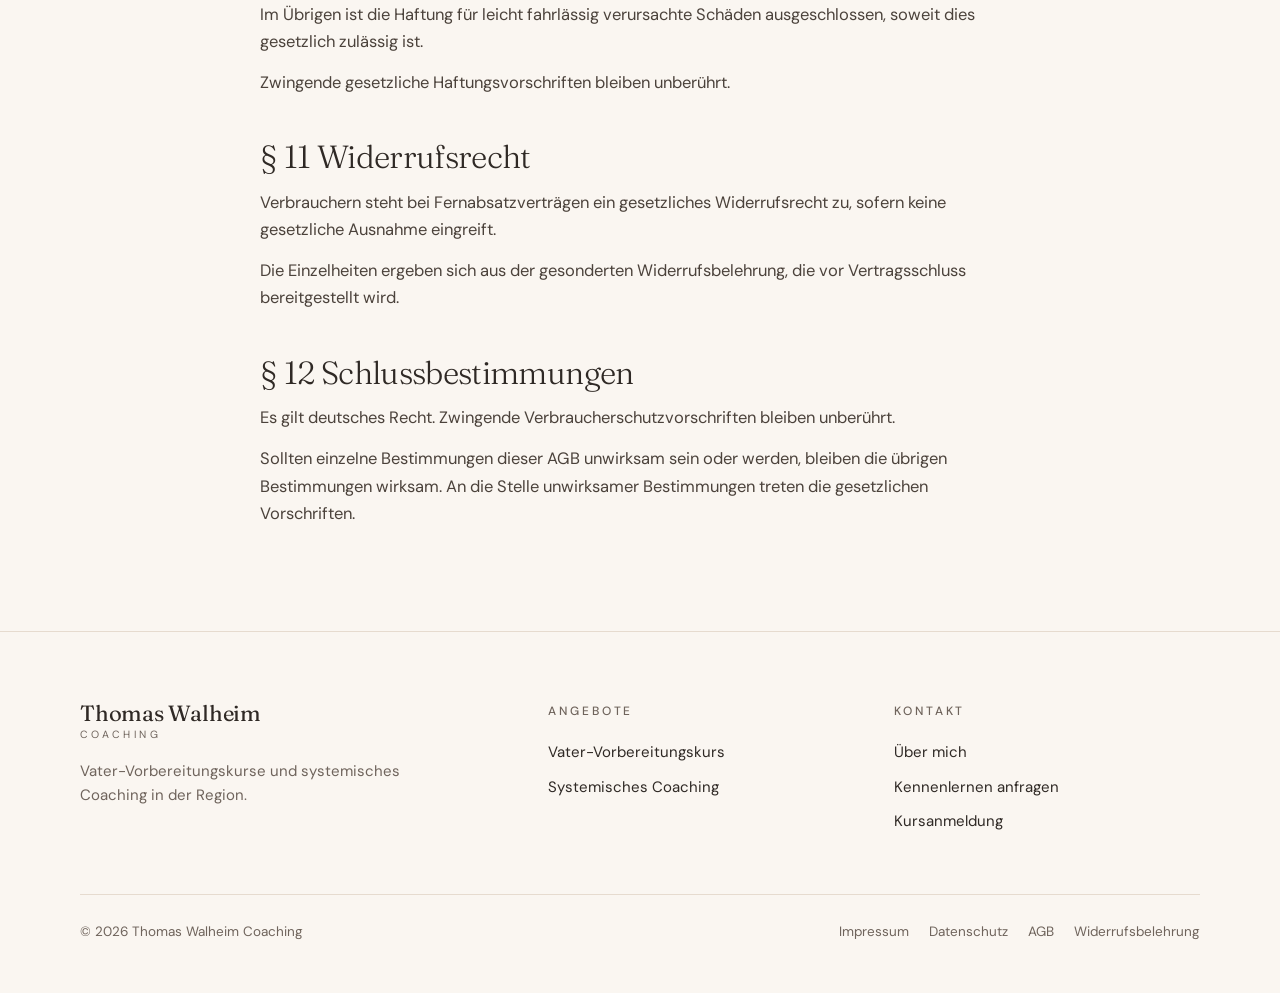
==== commit 0036defb: "Vorschau fuer Thomas" ====
--- a/agb.html
+++ b/agb.html
@@ -11,7 +11,7 @@
 <nav class="nav" id="nav" aria-label="Hauptnavigation"><a href="vorbereitungskurs.html">Vater-Vorbereitungskurs</a><a href="coaching.html">Coaching</a><a href="ueber-mich.html">Über mich</a></nav>
 <a class="kopf-knopf" href="kontakt.html">Kontakt</a>
 <button class="menue" type="button" aria-expanded="false" aria-controls="nav">Menü</button></div></header>
-<main><section class="hero klein"><div class="wrap"><p class="kicker">Rechtliches</p><h1>Allgemeine <em>Geschäftsbedingungen</em></h1><p class="lead"></p></div></section><section class="eng"><div class="wrap"><article class="rechtstext"><p><b>(AGB)</b></p><p class="adresse">Thomas Walheim Coaching<br>Inhaber: Thomas Walheim<br>Enzheimer Str. 19<br>67598 Gundersheim<br>Telefon: 06244 6949313<br>E-Mail: info@walraum.de</p><h2>§ 1 Geltungsbereich</h2><p>Diese Allgemeinen Geschäftsbedingungen gelten für Verträge zwischen Thomas Walheim Coaching, nachfolgend „Anbieter“, und seinen Kunden über systemische Coaching-Leistungen sowie Vater-Vorbereitungskurse.</p><p>Die Angebote richten sich an Privatpersonen. Individuelle Vereinbarungen haben Vorrang vor diesen AGB.</p><h2>§ 2 Vertragsschluss und Buchung</h2><h3>Vater-Vorbereitungskurse</h3><p>Die Buchung erfolgt über die Website des Anbieters. Vor Abgabe der Buchung werden die wesentlichen Leistungen, Kurstermine und der Gesamtpreis angezeigt.</p><p>Der Kunde gibt über die entsprechend gekennzeichnete Buchungsschaltfläche eine verbindliche, zahlungspflichtige Bestellung ab. Der Vertrag kommt durch die anschließende Buchungsbestätigung des Anbieters per E-Mail zustande.</p><p>Die Rechnung wird per E-Mail übermittelt. Die Bezahlung erfolgt per Überweisung.</p><h3>Einzelcoaching</h3><p>Vor Beginn einer kostenpflichtigen Coaching-Zusammenarbeit wird ein kurzes, kostenloses und unverbindliches Kennenlerngespräch angeboten.</p><p>Anschließend werden die Coaching-Leistungen, der Preis und die Termine individuell vereinbart. Der Vertrag kommt durch die entsprechende Vereinbarung der Parteien zustande.</p><h2>§ 3 Leistungsumfang</h2><h3>Vater-Vorbereitungskurse</h3><p>Ein Vater-Vorbereitungskurs besteht aus vier Sitzungen. Die Durchführung erfolgt entsprechend der jeweiligen Kursbeschreibung online oder in Präsenz.</p><p>Die Mindestteilnehmerzahl beträgt fünf Personen. Die maximale Teilnehmerzahl beträgt 13 Personen.</p><p>Es besteht keine feste Anmeldefrist. Buchungen sind bis zum Kursbeginn möglich, sofern freie Plätze verfügbar sind.</p><p>Die konkreten Inhalte, Termine, die Dauer der Sitzungen und der Veranstaltungsort beziehungsweise die Online-Zugangsdaten ergeben sich aus der jeweiligen Kursbeschreibung.</p><h3>Einzelcoaching</h3><p>Das Coaching erfolgt online oder in Präsenz und orientiert sich an den individuell vereinbarten Themen und Zielen.</p><p>Der Anbieter arbeitet mit systemischen und hypnosystemischen Methoden. Das Coaching unterstützt die persönliche Reflexion, die Entwicklung neuer Perspektiven und die Erarbeitung eigener Lösungswege.</p><p>Ein bestimmter persönlicher oder beruflicher Erfolg wird nicht geschuldet.</p><h2>§ 4 Preise und Zahlungsbedingungen</h2><p>Sämtliche gegenüber Verbrauchern angegebenen Preise verstehen sich einschließlich der gesetzlichen Umsatzsteuer.</p><p>Bei Vater-Vorbereitungskursen wird die Kursgebühr nach der Buchung in Rechnung gestellt.</p><p>Coaching-Leistungen werden nach der jeweiligen Sitzung in Rechnung gestellt.</p><p>Alle Rechnungen sind grundsätzlich innerhalb von fünf Kalendertagen nach Rechnungserhalt ohne Abzug per Überweisung zu begleichen.</p><p>Bei Buchungen eines Vater-Vorbereitungskurses, die weniger als fünf Kalendertage vor Kursbeginn erfolgen, ist die vollständige Kursgebühr abweichend hiervon spätestens vor Beginn der ersten Kurssitzung fällig.</p><p>Erfolgt die Zahlung einer Kursgebühr nicht innerhalb der vereinbarten Zahlungsfrist, kann der Anbieter eine Zahlungserinnerung mit einer Nachfrist von fünf Kalendertagen versenden.</p><p>Nach erfolglosem Ablauf einer angemessenen Nachfrist kann der Anbieter nach Maßgabe der gesetzlichen Vorschriften vom Vertrag zurücktreten und den Kursplatz anderweitig vergeben. Der Rücktritt wird dem Kunden in Textform mitgeteilt.</p><p>Bei kurzfristigen Buchungen kann eine entsprechend kürzere Nachfrist erforderlich sein. Die gesetzlichen Voraussetzungen eines Rücktritts bleiben maßgeblich.</p><h2>§ 5 Umbuchung und Übertragung von Kursplätzen</h2><p>Teilnehmer können bis spätestens sieben Kalendertage vor Kursbeginn eine Umbuchung auf einen anderen verfügbaren Kurs oder eine andere angebotene Durchführungsform beantragen.</p><p>Innerhalb derselben Frist kann der gebuchte Kursplatz nach vorheriger Mitteilung an den Anbieter auf eine andere geeignete Person übertragen werden, sofern diese die Teilnahmevoraussetzungen erfüllt.</p><p>Nach Ablauf dieser Frist besteht kein vertraglicher Anspruch auf Umbuchung oder Übertragung. Freiwillige Kulanzentscheidungen des Anbieters bleiben möglich.</p><p>Bei einem freiwilligen Rücktritt des Teilnehmers besteht außerhalb gesetzlicher Rücktritts-, Widerrufs- oder sonstiger zwingender Rechte kein vertraglich eingeräumter Anspruch auf Erstattung der Kursgebühr.</p><p>Die gesetzlichen Rechte des Kunden bleiben unberührt.</p><h2>§ 6 Absage oder Änderung von Kursen durch den Anbieter</h2><p>Ein Kurs kann abgesagt werden, wenn die Mindestteilnehmerzahl von fünf Personen nicht erreicht wird.</p><p>In diesem Fall kann der Kunde zwischen der Teilnahme an einem anderen verfügbaren Kurstermin und der vollständigen Erstattung bereits gezahlter Kursgebühren wählen.</p><p>Kann ein Kurs aus anderen wichtigen Gründen, insbesondere wegen Erkrankung des Kursleiters oder aufgrund nicht zu vertretender Umstände, nicht wie vereinbart stattfinden, informiert der Anbieter die Teilnehmer unverzüglich und bietet nach Möglichkeit einen Ersatztermin an.</p><p>Kommt keine einvernehmliche Ersatzlösung zustande, richten sich die Erstattungsansprüche nach den gesetzlichen Vorschriften.</p><h2>§ 7 Absage und Verschiebung von Coaching-Terminen</h2><p>Vereinbarte Coaching-Termine können bis spätestens 48 Stunden vor dem Termin kostenfrei abgesagt oder verschoben werden.</p><p>Bei einer späteren Absage oder bei Nichterscheinen kann der Anbieter eine pauschale Ausfallentschädigung von 40 Prozent des vereinbarten Sitzungshonorars verlangen, soweit die gesetzlichen Voraussetzungen eines entsprechenden Anspruchs erfüllt sind.</p><p>Dem Kunden bleibt ausdrücklich der Nachweis gestattet, dass dem Anbieter überhaupt kein oder ein wesentlich geringerer Schaden entstanden ist.</p><p>Eine anderweitige Nutzung des freigewordenen Termins sowie ersparte Aufwendungen werden berücksichtigt.</p><p>Gesetzliche Kündigungs-, Widerrufs- und sonstige zwingende Rechte bleiben unberührt. Die Pauschale fällt nicht an, soweit ihre Erhebung nach den gesetzlichen Vorschriften ausgeschlossen ist.</p><h2>§ 8 Charakter und Grenzen des Coachings</h2><p>Systemisches Coaching und Vater-Vorbereitungskurse dienen der persönlichen Entwicklung, Orientierung, Wissensvermittlung und Reflexion.</p><p>Sie stellen keine medizinische, psychotherapeutische oder heilkundliche Behandlung dar und ersetzen keine entsprechende fachliche Beratung oder Behandlung.</p><p>Der Anbieter stellt keine medizinischen Diagnosen und gibt keine Heilversprechen ab.</p><p>Die Verantwortung für persönliche Entscheidungen und deren Umsetzung verbleibt beim Kunden.</p><h2>§ 9 Vertraulichkeit und Datenschutz</h2><p>Der Anbieter behandelt persönliche Informationen, die ihm im Rahmen des Coachings oder der Kurse anvertraut werden, vertraulich, soweit keine gesetzlichen Offenlegungspflichten bestehen.</p><p>Teilnehmer von Gruppenkursen werden gebeten, persönliche Informationen anderer Teilnehmer vertraulich zu behandeln.</p><p>Die Verarbeitung personenbezogener Daten erfolgt nach den geltenden Datenschutzvorschriften. Einzelheiten ergeben sich aus der gesonderten Datenschutzerklärung.</p><h2>§ 10 Haftung</h2><p>Der Anbieter haftet unbeschränkt bei Vorsatz und grober Fahrlässigkeit sowie bei Schäden aus der Verletzung des Lebens, des Körpers oder der Gesundheit, soweit diese auf einer schuldhaften Pflichtverletzung beruhen.</p><p>Bei leicht fahrlässiger Verletzung wesentlicher Vertragspflichten ist die Haftung auf den vertragstypischen, vorhersehbaren Schaden begrenzt.</p><p>Im Übrigen ist die Haftung für leicht fahrlässig verursachte Schäden ausgeschlossen, soweit dies gesetzlich zulässig ist.</p><p>Zwingende gesetzliche Haftungsvorschriften bleiben unberührt.</p><h2>§ 11 Widerrufsrecht</h2><p>Verbrauchern steht bei Fernabsatzverträgen ein gesetzliches Widerrufsrecht zu, sofern keine gesetzliche Ausnahme eingreift.</p><p>Die Einzelheiten ergeben sich aus der gesonderten Widerrufsbelehrung, die vor Vertragsschluss bereitgestellt wird.</p><h2>§ 12 Schlussbestimmungen</h2><p>Es gilt deutsches Recht. Zwingende Verbraucherschutzvorschriften bleiben unberührt.</p><p>Sollten einzelne Bestimmungen dieser AGB unwirksam sein oder werden, bleiben die übrigen Bestimmungen wirksam. An die Stelle unwirksamer Bestimmungen treten die gesetzlichen Vorschriften.</p></article></div></section></main>
+<main><section class="hero klein"><div class="wrap"><p class="kicker">Rechtliches</p><h1>Allgemeine <em>Geschäftsbedingungen</em></h1></div></section><section class="eng"><div class="wrap"><article class="rechtstext"><p><b>(AGB)</b></p><p class="adresse">Thomas Walheim Coaching<br>Inhaber: Thomas Walheim<br>Enzheimer Str. 19<br>67598 Gundersheim<br>Telefon: 06244 6949313<br>E-Mail: info@walraum.de</p><h2>§ 1 Geltungsbereich</h2><p>Diese Allgemeinen Geschäftsbedingungen gelten für Verträge zwischen Thomas Walheim Coaching, nachfolgend „Anbieter“, und seinen Kunden über systemische Coaching-Leistungen sowie Vater-Vorbereitungskurse.</p><p>Die Angebote richten sich an Privatpersonen. Individuelle Vereinbarungen haben Vorrang vor diesen AGB.</p><h2>§ 2 Vertragsschluss und Buchung</h2><h3>Vater-Vorbereitungskurse</h3><p>Die Buchung erfolgt über die Website des Anbieters. Vor Abgabe der Buchung werden die wesentlichen Leistungen, Kurstermine und der Gesamtpreis angezeigt.</p><p>Der Kunde gibt über die entsprechend gekennzeichnete Buchungsschaltfläche eine verbindliche, zahlungspflichtige Bestellung ab. Der Vertrag kommt durch die anschließende Buchungsbestätigung des Anbieters per E-Mail zustande.</p><p>Die Rechnung wird per E-Mail übermittelt. Die Bezahlung erfolgt per Überweisung.</p><h3>Einzelcoaching</h3><p>Vor Beginn einer kostenpflichtigen Coaching-Zusammenarbeit wird ein kurzes, kostenloses und unverbindliches Kennenlerngespräch angeboten.</p><p>Anschließend werden die Coaching-Leistungen, der Preis und die Termine individuell vereinbart. Der Vertrag kommt durch die entsprechende Vereinbarung der Parteien zustande.</p><h2>§ 3 Leistungsumfang</h2><h3>Vater-Vorbereitungskurse</h3><p>Ein Vater-Vorbereitungskurs besteht aus vier Sitzungen. Die Durchführung erfolgt entsprechend der jeweiligen Kursbeschreibung online oder in Präsenz.</p><p>Die Mindestteilnehmerzahl beträgt fünf Personen. Die maximale Teilnehmerzahl beträgt 13 Personen.</p><p>Es besteht keine feste Anmeldefrist. Buchungen sind bis zum Kursbeginn möglich, sofern freie Plätze verfügbar sind.</p><p>Die konkreten Inhalte, Termine, die Dauer der Sitzungen und der Veranstaltungsort beziehungsweise die Online-Zugangsdaten ergeben sich aus der jeweiligen Kursbeschreibung.</p><h3>Einzelcoaching</h3><p>Das Coaching erfolgt online oder in Präsenz und orientiert sich an den individuell vereinbarten Themen und Zielen.</p><p>Der Anbieter arbeitet mit systemischen und hypnosystemischen Methoden. Das Coaching unterstützt die persönliche Reflexion, die Entwicklung neuer Perspektiven und die Erarbeitung eigener Lösungswege.</p><p>Ein bestimmter persönlicher oder beruflicher Erfolg wird nicht geschuldet.</p><h2>§ 4 Preise und Zahlungsbedingungen</h2><p>Sämtliche gegenüber Verbrauchern angegebenen Preise verstehen sich einschließlich der gesetzlichen Umsatzsteuer.</p><p>Bei Vater-Vorbereitungskursen wird die Kursgebühr nach der Buchung in Rechnung gestellt.</p><p>Coaching-Leistungen werden nach der jeweiligen Sitzung in Rechnung gestellt.</p><p>Alle Rechnungen sind grundsätzlich innerhalb von fünf Kalendertagen nach Rechnungserhalt ohne Abzug per Überweisung zu begleichen.</p><p>Bei Buchungen eines Vater-Vorbereitungskurses, die weniger als fünf Kalendertage vor Kursbeginn erfolgen, ist die vollständige Kursgebühr abweichend hiervon spätestens vor Beginn der ersten Kurssitzung fällig.</p><p>Erfolgt die Zahlung einer Kursgebühr nicht innerhalb der vereinbarten Zahlungsfrist, kann der Anbieter eine Zahlungserinnerung mit einer Nachfrist von fünf Kalendertagen versenden.</p><p>Nach erfolglosem Ablauf einer angemessenen Nachfrist kann der Anbieter nach Maßgabe der gesetzlichen Vorschriften vom Vertrag zurücktreten und den Kursplatz anderweitig vergeben. Der Rücktritt wird dem Kunden in Textform mitgeteilt.</p><p>Bei kurzfristigen Buchungen kann eine entsprechend kürzere Nachfrist erforderlich sein. Die gesetzlichen Voraussetzungen eines Rücktritts bleiben maßgeblich.</p><h2>§ 5 Umbuchung und Übertragung von Kursplätzen</h2><p>Teilnehmer können bis spätestens sieben Kalendertage vor Kursbeginn eine Umbuchung auf einen anderen verfügbaren Kurs oder eine andere angebotene Durchführungsform beantragen.</p><p>Innerhalb derselben Frist kann der gebuchte Kursplatz nach vorheriger Mitteilung an den Anbieter auf eine andere geeignete Person übertragen werden, sofern diese die Teilnahmevoraussetzungen erfüllt.</p><p>Nach Ablauf dieser Frist besteht kein vertraglicher Anspruch auf Umbuchung oder Übertragung. Freiwillige Kulanzentscheidungen des Anbieters bleiben möglich.</p><p>Bei einem freiwilligen Rücktritt des Teilnehmers besteht außerhalb gesetzlicher Rücktritts-, Widerrufs- oder sonstiger zwingender Rechte kein vertraglich eingeräumter Anspruch auf Erstattung der Kursgebühr.</p><p>Die gesetzlichen Rechte des Kunden bleiben unberührt.</p><h2>§ 6 Absage oder Änderung von Kursen durch den Anbieter</h2><p>Ein Kurs kann abgesagt werden, wenn die Mindestteilnehmerzahl von fünf Personen nicht erreicht wird.</p><p>In diesem Fall kann der Kunde zwischen der Teilnahme an einem anderen verfügbaren Kurstermin und der vollständigen Erstattung bereits gezahlter Kursgebühren wählen.</p><p>Kann ein Kurs aus anderen wichtigen Gründen, insbesondere wegen Erkrankung des Kursleiters oder aufgrund nicht zu vertretender Umstände, nicht wie vereinbart stattfinden, informiert der Anbieter die Teilnehmer unverzüglich und bietet nach Möglichkeit einen Ersatztermin an.</p><p>Kommt keine einvernehmliche Ersatzlösung zustande, richten sich die Erstattungsansprüche nach den gesetzlichen Vorschriften.</p><h2>§ 7 Absage und Verschiebung von Coaching-Terminen</h2><p>Vereinbarte Coaching-Termine können bis spätestens 48 Stunden vor dem Termin kostenfrei abgesagt oder verschoben werden.</p><p>Bei einer späteren Absage oder bei Nichterscheinen kann der Anbieter eine pauschale Ausfallentschädigung von 40 Prozent des vereinbarten Sitzungshonorars verlangen, soweit die gesetzlichen Voraussetzungen eines entsprechenden Anspruchs erfüllt sind.</p><p>Dem Kunden bleibt ausdrücklich der Nachweis gestattet, dass dem Anbieter überhaupt kein oder ein wesentlich geringerer Schaden entstanden ist.</p><p>Eine anderweitige Nutzung des freigewordenen Termins sowie ersparte Aufwendungen werden berücksichtigt.</p><p>Gesetzliche Kündigungs-, Widerrufs- und sonstige zwingende Rechte bleiben unberührt. Die Pauschale fällt nicht an, soweit ihre Erhebung nach den gesetzlichen Vorschriften ausgeschlossen ist.</p><h2>§ 8 Charakter und Grenzen des Coachings</h2><p>Systemisches Coaching und Vater-Vorbereitungskurse dienen der persönlichen Entwicklung, Orientierung, Wissensvermittlung und Reflexion.</p><p>Sie stellen keine medizinische, psychotherapeutische oder heilkundliche Behandlung dar und ersetzen keine entsprechende fachliche Beratung oder Behandlung.</p><p>Der Anbieter stellt keine medizinischen Diagnosen und gibt keine Heilversprechen ab.</p><p>Die Verantwortung für persönliche Entscheidungen und deren Umsetzung verbleibt beim Kunden.</p><h2>§ 9 Vertraulichkeit und Datenschutz</h2><p>Der Anbieter behandelt persönliche Informationen, die ihm im Rahmen des Coachings oder der Kurse anvertraut werden, vertraulich, soweit keine gesetzlichen Offenlegungspflichten bestehen.</p><p>Teilnehmer von Gruppenkursen werden gebeten, persönliche Informationen anderer Teilnehmer vertraulich zu behandeln.</p><p>Die Verarbeitung personenbezogener Daten erfolgt nach den geltenden Datenschutzvorschriften. Einzelheiten ergeben sich aus der gesonderten Datenschutzerklärung.</p><h2>§ 10 Haftung</h2><p>Der Anbieter haftet unbeschränkt bei Vorsatz und grober Fahrlässigkeit sowie bei Schäden aus der Verletzung des Lebens, des Körpers oder der Gesundheit, soweit diese auf einer schuldhaften Pflichtverletzung beruhen.</p><p>Bei leicht fahrlässiger Verletzung wesentlicher Vertragspflichten ist die Haftung auf den vertragstypischen, vorhersehbaren Schaden begrenzt.</p><p>Im Übrigen ist die Haftung für leicht fahrlässig verursachte Schäden ausgeschlossen, soweit dies gesetzlich zulässig ist.</p><p>Zwingende gesetzliche Haftungsvorschriften bleiben unberührt.</p><h2>§ 11 Widerrufsrecht</h2><p>Verbrauchern steht bei Fernabsatzverträgen ein gesetzliches Widerrufsrecht zu, sofern keine gesetzliche Ausnahme eingreift.</p><p>Die Einzelheiten ergeben sich aus der gesonderten Widerrufsbelehrung, die vor Vertragsschluss bereitgestellt wird.</p><h2>§ 12 Schlussbestimmungen</h2><p>Es gilt deutsches Recht. Zwingende Verbraucherschutzvorschriften bleiben unberührt.</p><p>Sollten einzelne Bestimmungen dieser AGB unwirksam sein oder werden, bleiben die übrigen Bestimmungen wirksam. An die Stelle unwirksamer Bestimmungen treten die gesetzlichen Vorschriften.</p></article></div></section></main>
 <footer class="fuss"><div class="wrap"><div class="fuss-raster">
 <div><p class="logo">Thomas Walheim<small>Coaching</small></p><p>Vater-Vorbereitungskurse und systemisches Coaching in der Region.</p></div>
 <div><h4>Angebote</h4><ul><li><a href="vorbereitungskurs.html">Vater-Vorbereitungskurs</a></li><li><a href="coaching.html">Systemisches Coaching</a></li></ul></div>
--- a/css/style.css
+++ b/css/style.css
@@ -242,3 +242,18 @@
 #warum .ich-raster{align-items:start}
 #warum .bild.weg{position:sticky;top:100px}
 @media(max-width:900px){#warum .bild.weg{position:static}}
+.dlg-zus{background:#fff;border-radius:18px;padding:14px 18px;margin:18px 0 6px;font-size:15px;line-height:1.5}
+.dlg-zus b{display:block;font-family:var(--serif);font-weight:400;font-size:19px;margin-bottom:4px}
+.dlg-zus span{display:block;color:var(--grau)}.dlg-zus #zus-preis{color:var(--tinte);font-weight:600;margin-top:4px}
+@media(min-width:701px){.dlg form .dlg-zus{grid-column:1/-1}}
+/* Coaching-Seite */
+.frankl{font-family:var(--serif);font-style:italic;font-weight:300;font-size:clamp(22px,3vw,34px);line-height:1.35;max-width:760px;margin:26px auto 8px;letter-spacing:-.01em}
+.frankl-quelle{color:var(--ton);letter-spacing:.14em;text-transform:uppercase;font-size:12px;margin:0 0 6px}
+.text-block{max-width:720px;margin:34px auto 0;text-align:left}
+.text-block p{color:#4b423b;font-size:18px;margin:0 0 16px}
+.ablauf-liste{list-style:none;max-width:760px;margin:46px auto 0;display:grid;gap:26px;text-align:left}
+.ablauf-liste li{display:grid;grid-template-columns:auto 1fr;gap:22px;background:#fff;border-radius:28px;padding:26px 28px}
+.ablauf-liste h3{font-size:24px;margin:2px 0 10px}
+.ablauf-liste p{color:#4b423b;font-size:16.5px;margin:0 0 12px}
+.nr-kreis{width:52px;height:52px;border-radius:50%;background:var(--salbei);display:flex;align-items:center;justify-content:center;font-family:var(--serif);font-size:24px;font-weight:300}
+@media(max-width:700px){.ablauf-liste li{grid-template-columns:1fr;padding:22px 20px}}
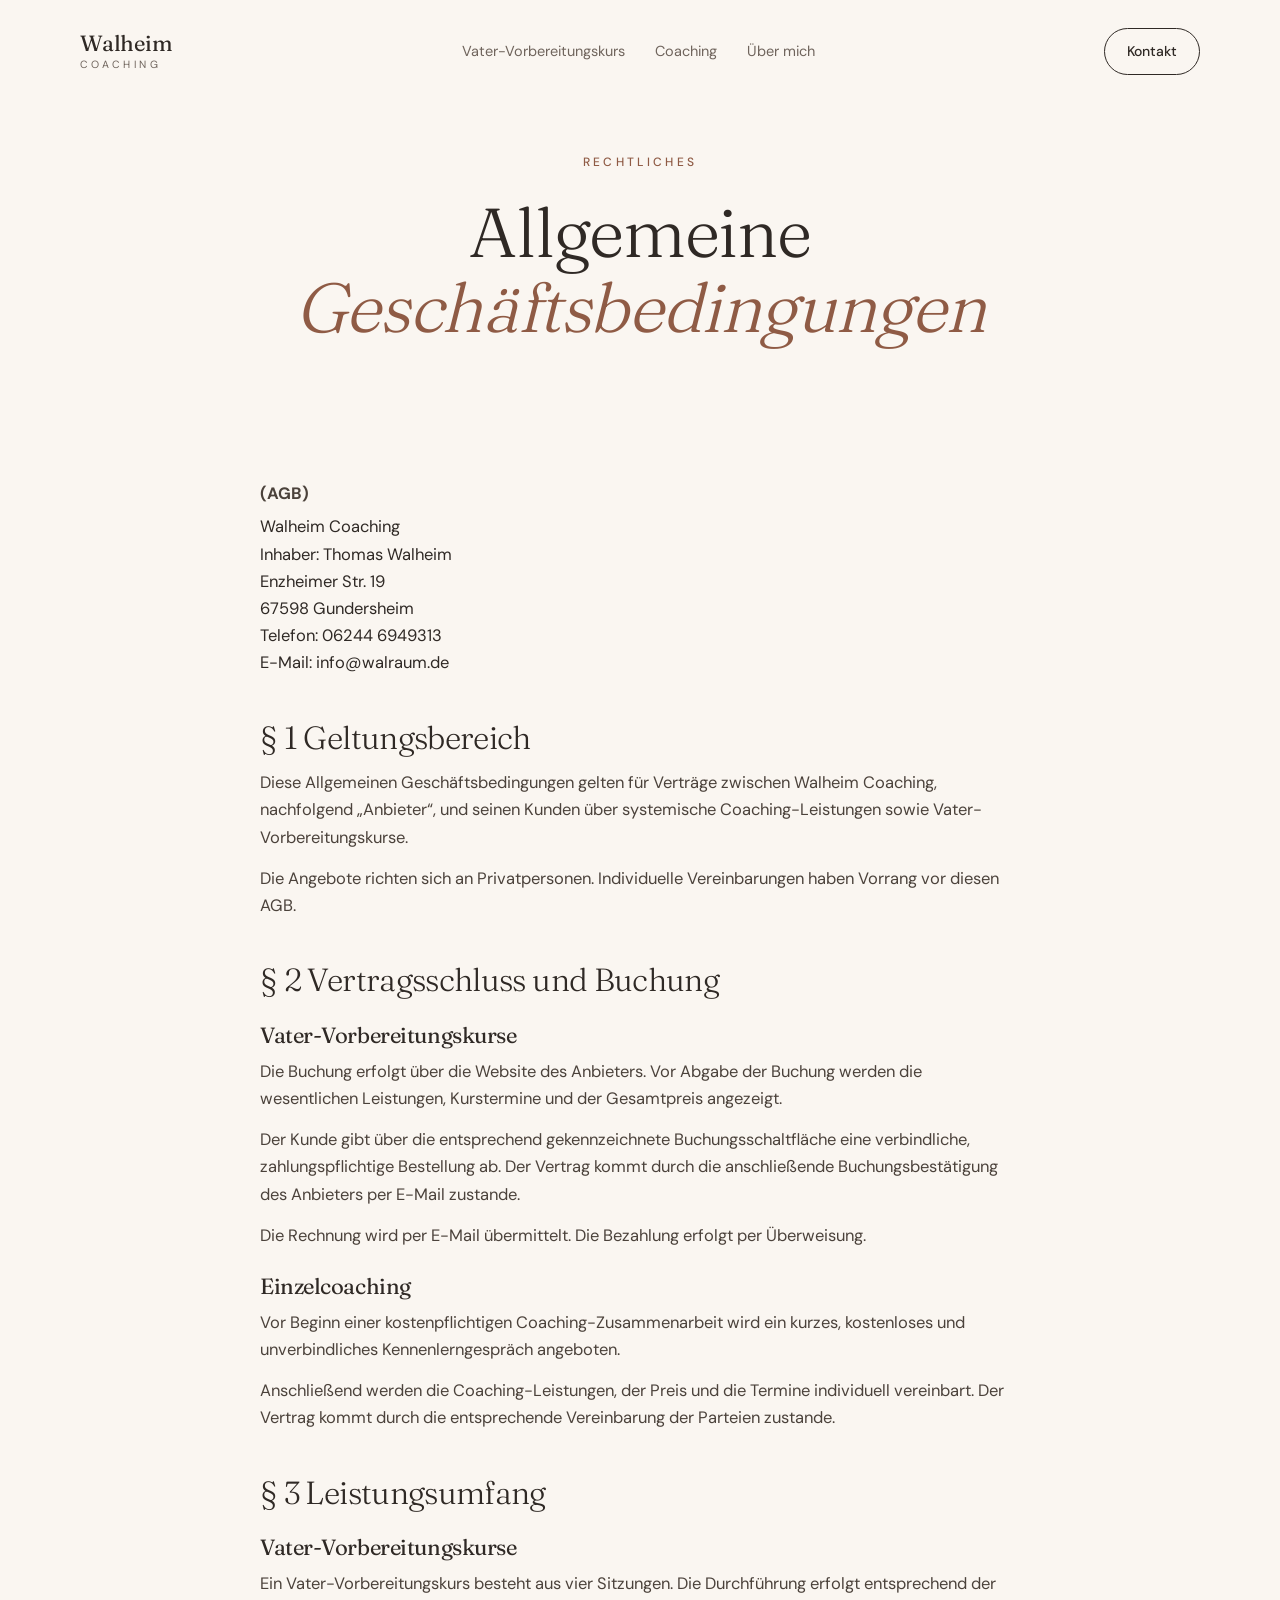
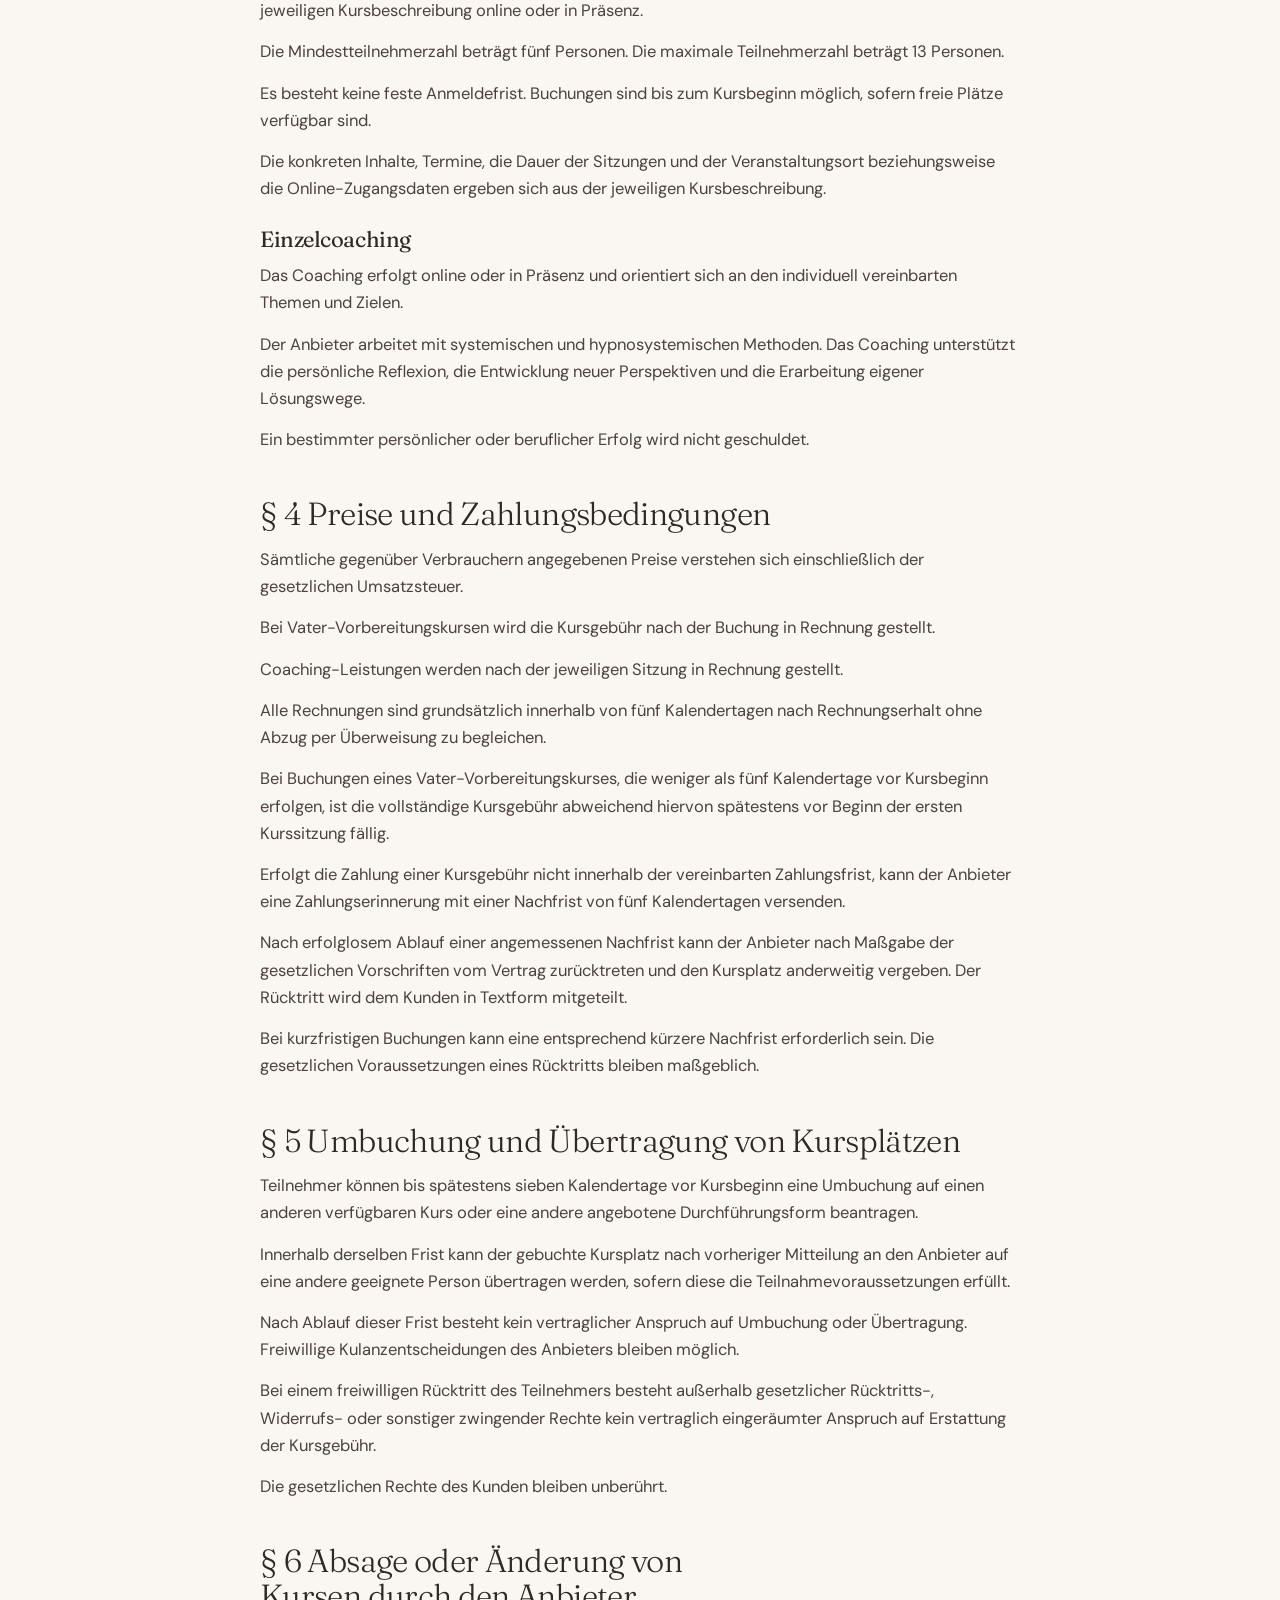
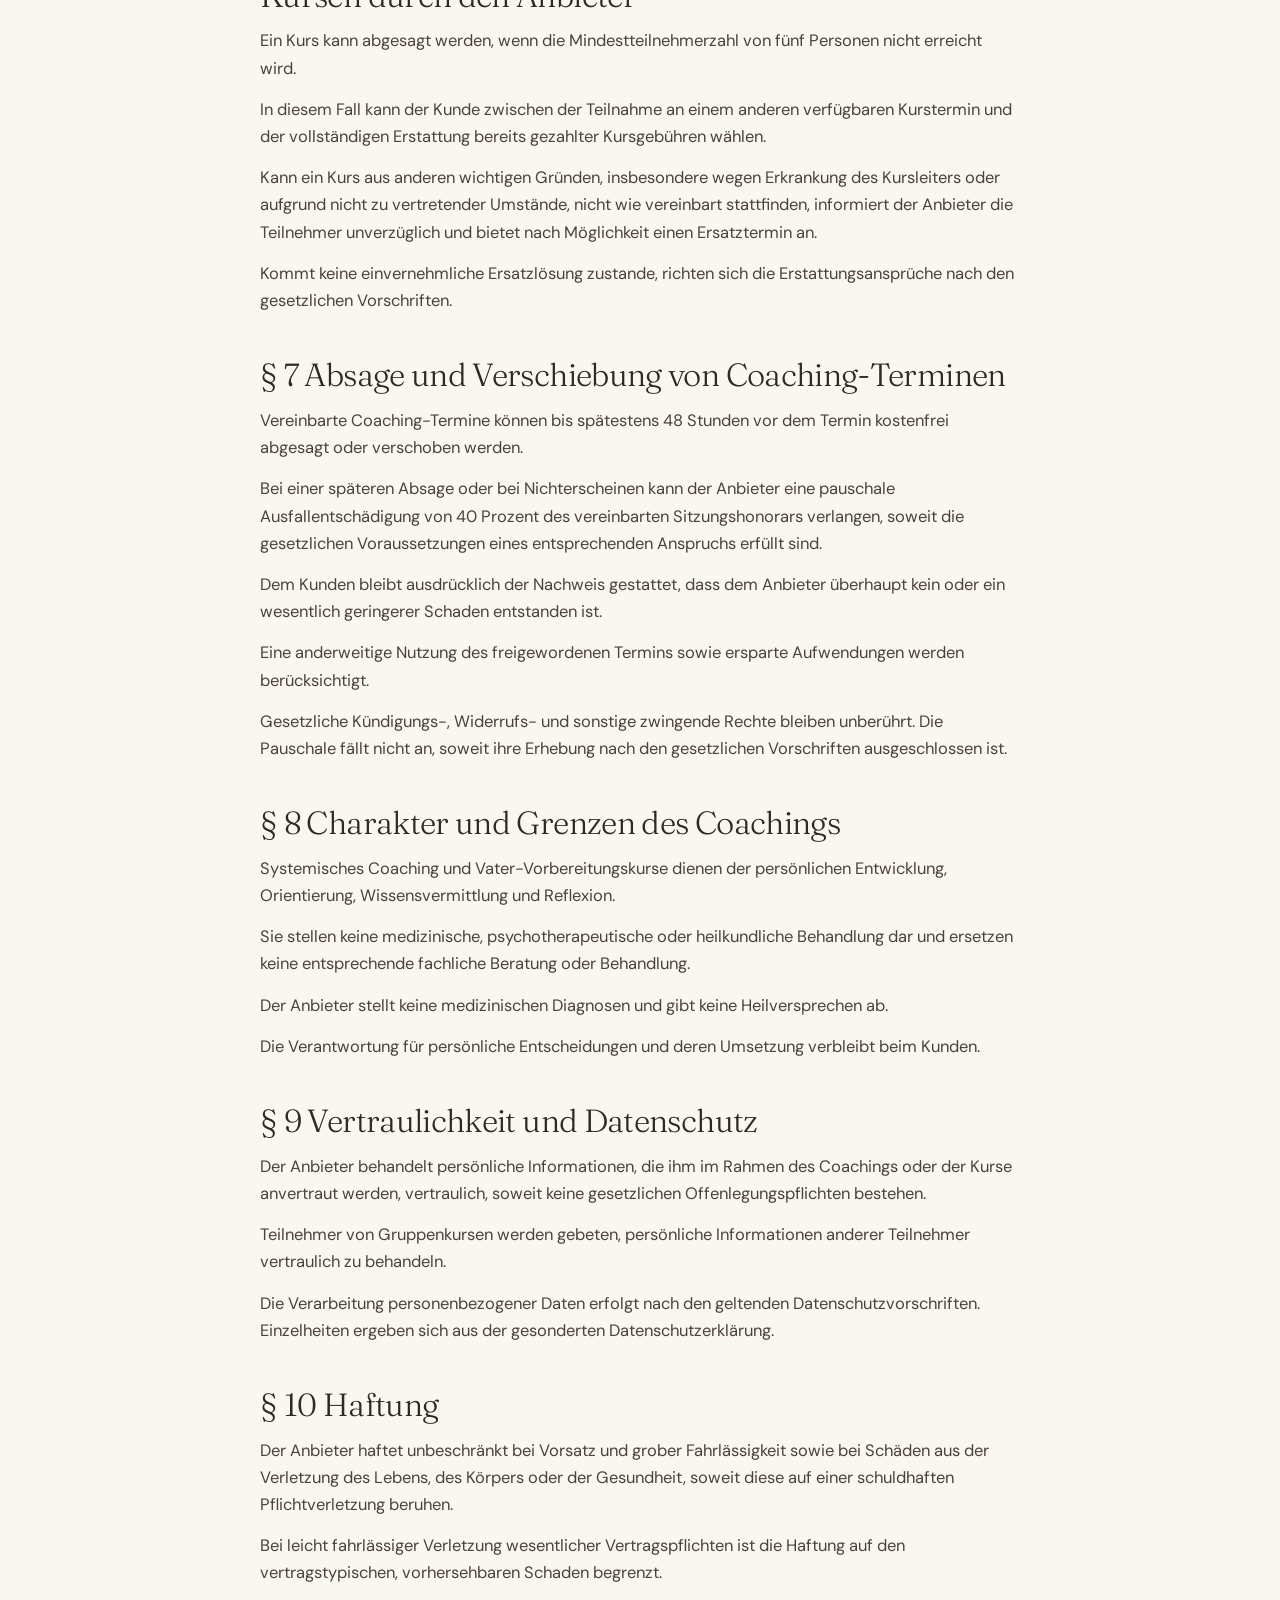
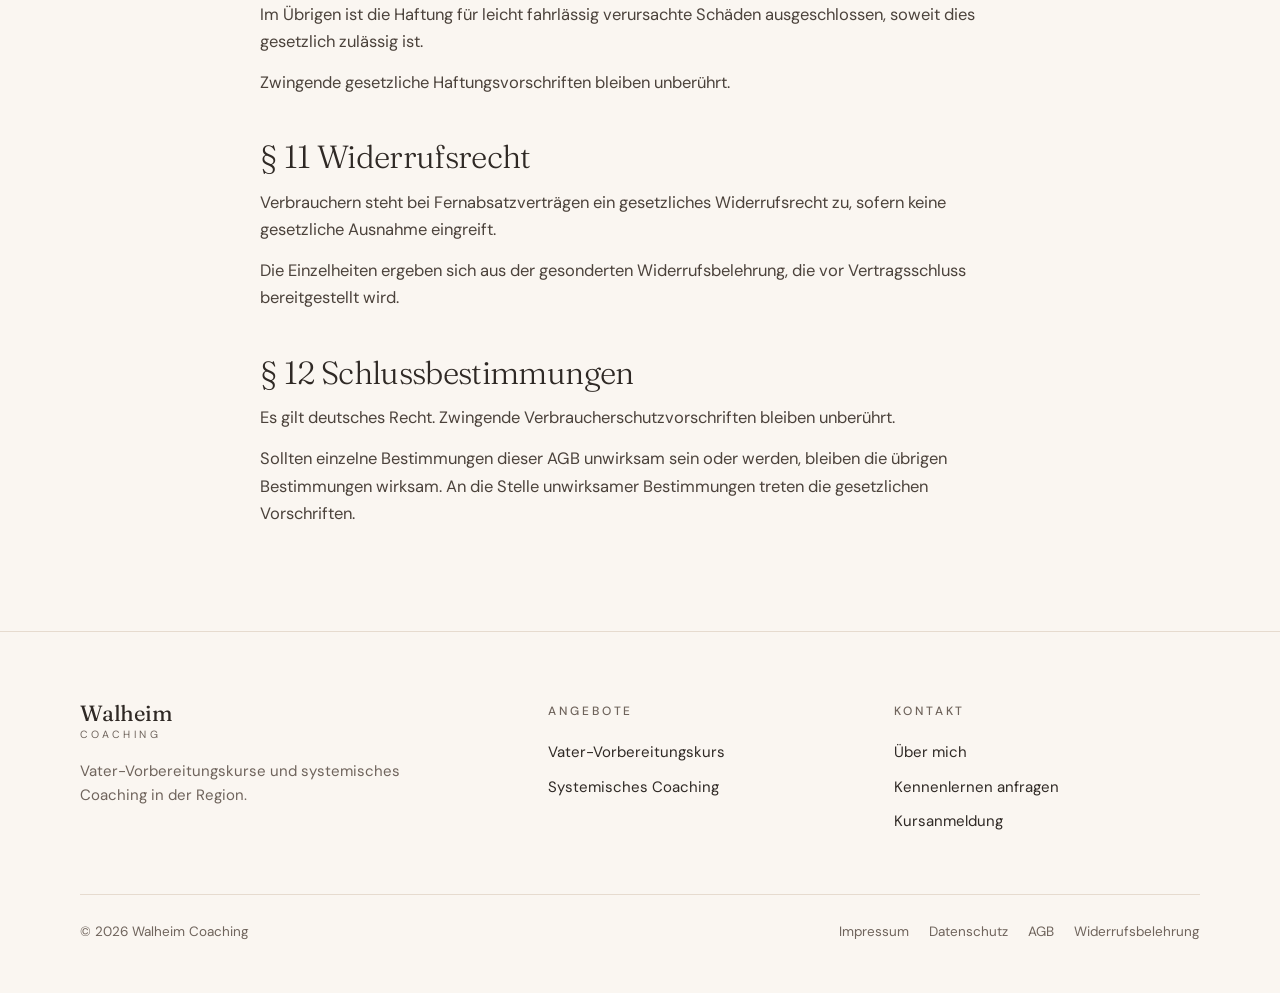
==== commit 6cb56324: "Vorschau fuer Thomas" ====
--- a/agb.html
+++ b/agb.html
@@ -2,19 +2,19 @@
 <html lang="de"><head><meta charset="utf-8">
 <meta name="viewport" content="width=device-width, initial-scale=1">
 <meta name="robots" content="noindex, nofollow">
-<title>AGB – Thomas Walheim Coaching</title>
+<title>AGB – Walheim Coaching</title>
 <link rel="icon" href="data:,">
 <link rel="preload" href="fonts/fraunces-latin-wght-normal.woff2" as="font" type="font/woff2" crossorigin>
 <link rel="stylesheet" href="css/style.css"></head><body>
 <svg width="0" height="0" style="position:absolute" aria-hidden="true"><symbol id="kamera" viewBox="0 0 24 24" fill="none" stroke="currentColor" stroke-width="1.6" stroke-linecap="round" stroke-linejoin="round"><path d="M4 8h3l1.6-2.4h6.8L17 8h3v11H4z"/><circle cx="12" cy="13.2" r="3.4"/></symbol><symbol id="pfeil" viewBox="0 0 24 24" fill="none" stroke="currentColor" stroke-width="1.8" stroke-linecap="round" stroke-linejoin="round"><path d="M5 12h14M13 6l6 6-6 6"/></symbol></svg>
-<header class="kopf"><div class="wrap"><a class="logo" href="index.html">Thomas Walheim<small>Coaching</small></a>
+<header class="kopf"><div class="wrap"><a class="logo" href="index.html">Walheim<small>Coaching</small></a>
 <nav class="nav" id="nav" aria-label="Hauptnavigation"><a href="vorbereitungskurs.html">Vater-Vorbereitungskurs</a><a href="coaching.html">Coaching</a><a href="ueber-mich.html">Über mich</a></nav>
 <a class="kopf-knopf" href="kontakt.html">Kontakt</a>
 <button class="menue" type="button" aria-expanded="false" aria-controls="nav">Menü</button></div></header>
-<main><section class="hero klein"><div class="wrap"><p class="kicker">Rechtliches</p><h1>Allgemeine <em>Geschäftsbedingungen</em></h1></div></section><section class="eng"><div class="wrap"><article class="rechtstext"><p><b>(AGB)</b></p><p class="adresse">Thomas Walheim Coaching<br>Inhaber: Thomas Walheim<br>Enzheimer Str. 19<br>67598 Gundersheim<br>Telefon: 06244 6949313<br>E-Mail: info@walraum.de</p><h2>§ 1 Geltungsbereich</h2><p>Diese Allgemeinen Geschäftsbedingungen gelten für Verträge zwischen Thomas Walheim Coaching, nachfolgend „Anbieter“, und seinen Kunden über systemische Coaching-Leistungen sowie Vater-Vorbereitungskurse.</p><p>Die Angebote richten sich an Privatpersonen. Individuelle Vereinbarungen haben Vorrang vor diesen AGB.</p><h2>§ 2 Vertragsschluss und Buchung</h2><h3>Vater-Vorbereitungskurse</h3><p>Die Buchung erfolgt über die Website des Anbieters. Vor Abgabe der Buchung werden die wesentlichen Leistungen, Kurstermine und der Gesamtpreis angezeigt.</p><p>Der Kunde gibt über die entsprechend gekennzeichnete Buchungsschaltfläche eine verbindliche, zahlungspflichtige Bestellung ab. Der Vertrag kommt durch die anschließende Buchungsbestätigung des Anbieters per E-Mail zustande.</p><p>Die Rechnung wird per E-Mail übermittelt. Die Bezahlung erfolgt per Überweisung.</p><h3>Einzelcoaching</h3><p>Vor Beginn einer kostenpflichtigen Coaching-Zusammenarbeit wird ein kurzes, kostenloses und unverbindliches Kennenlerngespräch angeboten.</p><p>Anschließend werden die Coaching-Leistungen, der Preis und die Termine individuell vereinbart. Der Vertrag kommt durch die entsprechende Vereinbarung der Parteien zustande.</p><h2>§ 3 Leistungsumfang</h2><h3>Vater-Vorbereitungskurse</h3><p>Ein Vater-Vorbereitungskurs besteht aus vier Sitzungen. Die Durchführung erfolgt entsprechend der jeweiligen Kursbeschreibung online oder in Präsenz.</p><p>Die Mindestteilnehmerzahl beträgt fünf Personen. Die maximale Teilnehmerzahl beträgt 13 Personen.</p><p>Es besteht keine feste Anmeldefrist. Buchungen sind bis zum Kursbeginn möglich, sofern freie Plätze verfügbar sind.</p><p>Die konkreten Inhalte, Termine, die Dauer der Sitzungen und der Veranstaltungsort beziehungsweise die Online-Zugangsdaten ergeben sich aus der jeweiligen Kursbeschreibung.</p><h3>Einzelcoaching</h3><p>Das Coaching erfolgt online oder in Präsenz und orientiert sich an den individuell vereinbarten Themen und Zielen.</p><p>Der Anbieter arbeitet mit systemischen und hypnosystemischen Methoden. Das Coaching unterstützt die persönliche Reflexion, die Entwicklung neuer Perspektiven und die Erarbeitung eigener Lösungswege.</p><p>Ein bestimmter persönlicher oder beruflicher Erfolg wird nicht geschuldet.</p><h2>§ 4 Preise und Zahlungsbedingungen</h2><p>Sämtliche gegenüber Verbrauchern angegebenen Preise verstehen sich einschließlich der gesetzlichen Umsatzsteuer.</p><p>Bei Vater-Vorbereitungskursen wird die Kursgebühr nach der Buchung in Rechnung gestellt.</p><p>Coaching-Leistungen werden nach der jeweiligen Sitzung in Rechnung gestellt.</p><p>Alle Rechnungen sind grundsätzlich innerhalb von fünf Kalendertagen nach Rechnungserhalt ohne Abzug per Überweisung zu begleichen.</p><p>Bei Buchungen eines Vater-Vorbereitungskurses, die weniger als fünf Kalendertage vor Kursbeginn erfolgen, ist die vollständige Kursgebühr abweichend hiervon spätestens vor Beginn der ersten Kurssitzung fällig.</p><p>Erfolgt die Zahlung einer Kursgebühr nicht innerhalb der vereinbarten Zahlungsfrist, kann der Anbieter eine Zahlungserinnerung mit einer Nachfrist von fünf Kalendertagen versenden.</p><p>Nach erfolglosem Ablauf einer angemessenen Nachfrist kann der Anbieter nach Maßgabe der gesetzlichen Vorschriften vom Vertrag zurücktreten und den Kursplatz anderweitig vergeben. Der Rücktritt wird dem Kunden in Textform mitgeteilt.</p><p>Bei kurzfristigen Buchungen kann eine entsprechend kürzere Nachfrist erforderlich sein. Die gesetzlichen Voraussetzungen eines Rücktritts bleiben maßgeblich.</p><h2>§ 5 Umbuchung und Übertragung von Kursplätzen</h2><p>Teilnehmer können bis spätestens sieben Kalendertage vor Kursbeginn eine Umbuchung auf einen anderen verfügbaren Kurs oder eine andere angebotene Durchführungsform beantragen.</p><p>Innerhalb derselben Frist kann der gebuchte Kursplatz nach vorheriger Mitteilung an den Anbieter auf eine andere geeignete Person übertragen werden, sofern diese die Teilnahmevoraussetzungen erfüllt.</p><p>Nach Ablauf dieser Frist besteht kein vertraglicher Anspruch auf Umbuchung oder Übertragung. Freiwillige Kulanzentscheidungen des Anbieters bleiben möglich.</p><p>Bei einem freiwilligen Rücktritt des Teilnehmers besteht außerhalb gesetzlicher Rücktritts-, Widerrufs- oder sonstiger zwingender Rechte kein vertraglich eingeräumter Anspruch auf Erstattung der Kursgebühr.</p><p>Die gesetzlichen Rechte des Kunden bleiben unberührt.</p><h2>§ 6 Absage oder Änderung von Kursen durch den Anbieter</h2><p>Ein Kurs kann abgesagt werden, wenn die Mindestteilnehmerzahl von fünf Personen nicht erreicht wird.</p><p>In diesem Fall kann der Kunde zwischen der Teilnahme an einem anderen verfügbaren Kurstermin und der vollständigen Erstattung bereits gezahlter Kursgebühren wählen.</p><p>Kann ein Kurs aus anderen wichtigen Gründen, insbesondere wegen Erkrankung des Kursleiters oder aufgrund nicht zu vertretender Umstände, nicht wie vereinbart stattfinden, informiert der Anbieter die Teilnehmer unverzüglich und bietet nach Möglichkeit einen Ersatztermin an.</p><p>Kommt keine einvernehmliche Ersatzlösung zustande, richten sich die Erstattungsansprüche nach den gesetzlichen Vorschriften.</p><h2>§ 7 Absage und Verschiebung von Coaching-Terminen</h2><p>Vereinbarte Coaching-Termine können bis spätestens 48 Stunden vor dem Termin kostenfrei abgesagt oder verschoben werden.</p><p>Bei einer späteren Absage oder bei Nichterscheinen kann der Anbieter eine pauschale Ausfallentschädigung von 40 Prozent des vereinbarten Sitzungshonorars verlangen, soweit die gesetzlichen Voraussetzungen eines entsprechenden Anspruchs erfüllt sind.</p><p>Dem Kunden bleibt ausdrücklich der Nachweis gestattet, dass dem Anbieter überhaupt kein oder ein wesentlich geringerer Schaden entstanden ist.</p><p>Eine anderweitige Nutzung des freigewordenen Termins sowie ersparte Aufwendungen werden berücksichtigt.</p><p>Gesetzliche Kündigungs-, Widerrufs- und sonstige zwingende Rechte bleiben unberührt. Die Pauschale fällt nicht an, soweit ihre Erhebung nach den gesetzlichen Vorschriften ausgeschlossen ist.</p><h2>§ 8 Charakter und Grenzen des Coachings</h2><p>Systemisches Coaching und Vater-Vorbereitungskurse dienen der persönlichen Entwicklung, Orientierung, Wissensvermittlung und Reflexion.</p><p>Sie stellen keine medizinische, psychotherapeutische oder heilkundliche Behandlung dar und ersetzen keine entsprechende fachliche Beratung oder Behandlung.</p><p>Der Anbieter stellt keine medizinischen Diagnosen und gibt keine Heilversprechen ab.</p><p>Die Verantwortung für persönliche Entscheidungen und deren Umsetzung verbleibt beim Kunden.</p><h2>§ 9 Vertraulichkeit und Datenschutz</h2><p>Der Anbieter behandelt persönliche Informationen, die ihm im Rahmen des Coachings oder der Kurse anvertraut werden, vertraulich, soweit keine gesetzlichen Offenlegungspflichten bestehen.</p><p>Teilnehmer von Gruppenkursen werden gebeten, persönliche Informationen anderer Teilnehmer vertraulich zu behandeln.</p><p>Die Verarbeitung personenbezogener Daten erfolgt nach den geltenden Datenschutzvorschriften. Einzelheiten ergeben sich aus der gesonderten Datenschutzerklärung.</p><h2>§ 10 Haftung</h2><p>Der Anbieter haftet unbeschränkt bei Vorsatz und grober Fahrlässigkeit sowie bei Schäden aus der Verletzung des Lebens, des Körpers oder der Gesundheit, soweit diese auf einer schuldhaften Pflichtverletzung beruhen.</p><p>Bei leicht fahrlässiger Verletzung wesentlicher Vertragspflichten ist die Haftung auf den vertragstypischen, vorhersehbaren Schaden begrenzt.</p><p>Im Übrigen ist die Haftung für leicht fahrlässig verursachte Schäden ausgeschlossen, soweit dies gesetzlich zulässig ist.</p><p>Zwingende gesetzliche Haftungsvorschriften bleiben unberührt.</p><h2>§ 11 Widerrufsrecht</h2><p>Verbrauchern steht bei Fernabsatzverträgen ein gesetzliches Widerrufsrecht zu, sofern keine gesetzliche Ausnahme eingreift.</p><p>Die Einzelheiten ergeben sich aus der gesonderten Widerrufsbelehrung, die vor Vertragsschluss bereitgestellt wird.</p><h2>§ 12 Schlussbestimmungen</h2><p>Es gilt deutsches Recht. Zwingende Verbraucherschutzvorschriften bleiben unberührt.</p><p>Sollten einzelne Bestimmungen dieser AGB unwirksam sein oder werden, bleiben die übrigen Bestimmungen wirksam. An die Stelle unwirksamer Bestimmungen treten die gesetzlichen Vorschriften.</p></article></div></section></main>
+<main><section class="hero klein"><div class="wrap"><p class="kicker">Rechtliches</p><h1>Allgemeine <em>Geschäftsbedingungen</em></h1></div></section><section class="eng"><div class="wrap"><article class="rechtstext"><p><b>(AGB)</b></p><p class="adresse">Walheim Coaching<br>Inhaber: Thomas Walheim<br>Enzheimer Str. 19<br>67598 Gundersheim<br>Telefon: 06244 6949313<br>E-Mail: info@walraum.de</p><h2>§ 1 Geltungsbereich</h2><p>Diese Allgemeinen Geschäftsbedingungen gelten für Verträge zwischen Walheim Coaching, nachfolgend „Anbieter“, und seinen Kunden über systemische Coaching-Leistungen sowie Vater-Vorbereitungskurse.</p><p>Die Angebote richten sich an Privatpersonen. Individuelle Vereinbarungen haben Vorrang vor diesen AGB.</p><h2>§ 2 Vertragsschluss und Buchung</h2><h3>Vater-Vorbereitungskurse</h3><p>Die Buchung erfolgt über die Website des Anbieters. Vor Abgabe der Buchung werden die wesentlichen Leistungen, Kurstermine und der Gesamtpreis angezeigt.</p><p>Der Kunde gibt über die entsprechend gekennzeichnete Buchungsschaltfläche eine verbindliche, zahlungspflichtige Bestellung ab. Der Vertrag kommt durch die anschließende Buchungsbestätigung des Anbieters per E-Mail zustande.</p><p>Die Rechnung wird per E-Mail übermittelt. Die Bezahlung erfolgt per Überweisung.</p><h3>Einzelcoaching</h3><p>Vor Beginn einer kostenpflichtigen Coaching-Zusammenarbeit wird ein kurzes, kostenloses und unverbindliches Kennenlerngespräch angeboten.</p><p>Anschließend werden die Coaching-Leistungen, der Preis und die Termine individuell vereinbart. Der Vertrag kommt durch die entsprechende Vereinbarung der Parteien zustande.</p><h2>§ 3 Leistungsumfang</h2><h3>Vater-Vorbereitungskurse</h3><p>Ein Vater-Vorbereitungskurs besteht aus vier Sitzungen. Die Durchführung erfolgt entsprechend der jeweiligen Kursbeschreibung online oder in Präsenz.</p><p>Die Mindestteilnehmerzahl beträgt fünf Personen. Die maximale Teilnehmerzahl beträgt 13 Personen.</p><p>Es besteht keine feste Anmeldefrist. Buchungen sind bis zum Kursbeginn möglich, sofern freie Plätze verfügbar sind.</p><p>Die konkreten Inhalte, Termine, die Dauer der Sitzungen und der Veranstaltungsort beziehungsweise die Online-Zugangsdaten ergeben sich aus der jeweiligen Kursbeschreibung.</p><h3>Einzelcoaching</h3><p>Das Coaching erfolgt online oder in Präsenz und orientiert sich an den individuell vereinbarten Themen und Zielen.</p><p>Der Anbieter arbeitet mit systemischen und hypnosystemischen Methoden. Das Coaching unterstützt die persönliche Reflexion, die Entwicklung neuer Perspektiven und die Erarbeitung eigener Lösungswege.</p><p>Ein bestimmter persönlicher oder beruflicher Erfolg wird nicht geschuldet.</p><h2>§ 4 Preise und Zahlungsbedingungen</h2><p>Sämtliche gegenüber Verbrauchern angegebenen Preise verstehen sich einschließlich der gesetzlichen Umsatzsteuer.</p><p>Bei Vater-Vorbereitungskursen wird die Kursgebühr nach der Buchung in Rechnung gestellt.</p><p>Coaching-Leistungen werden nach der jeweiligen Sitzung in Rechnung gestellt.</p><p>Alle Rechnungen sind grundsätzlich innerhalb von fünf Kalendertagen nach Rechnungserhalt ohne Abzug per Überweisung zu begleichen.</p><p>Bei Buchungen eines Vater-Vorbereitungskurses, die weniger als fünf Kalendertage vor Kursbeginn erfolgen, ist die vollständige Kursgebühr abweichend hiervon spätestens vor Beginn der ersten Kurssitzung fällig.</p><p>Erfolgt die Zahlung einer Kursgebühr nicht innerhalb der vereinbarten Zahlungsfrist, kann der Anbieter eine Zahlungserinnerung mit einer Nachfrist von fünf Kalendertagen versenden.</p><p>Nach erfolglosem Ablauf einer angemessenen Nachfrist kann der Anbieter nach Maßgabe der gesetzlichen Vorschriften vom Vertrag zurücktreten und den Kursplatz anderweitig vergeben. Der Rücktritt wird dem Kunden in Textform mitgeteilt.</p><p>Bei kurzfristigen Buchungen kann eine entsprechend kürzere Nachfrist erforderlich sein. Die gesetzlichen Voraussetzungen eines Rücktritts bleiben maßgeblich.</p><h2>§ 5 Umbuchung und Übertragung von Kursplätzen</h2><p>Teilnehmer können bis spätestens sieben Kalendertage vor Kursbeginn eine Umbuchung auf einen anderen verfügbaren Kurs oder eine andere angebotene Durchführungsform beantragen.</p><p>Innerhalb derselben Frist kann der gebuchte Kursplatz nach vorheriger Mitteilung an den Anbieter auf eine andere geeignete Person übertragen werden, sofern diese die Teilnahmevoraussetzungen erfüllt.</p><p>Nach Ablauf dieser Frist besteht kein vertraglicher Anspruch auf Umbuchung oder Übertragung. Freiwillige Kulanzentscheidungen des Anbieters bleiben möglich.</p><p>Bei einem freiwilligen Rücktritt des Teilnehmers besteht außerhalb gesetzlicher Rücktritts-, Widerrufs- oder sonstiger zwingender Rechte kein vertraglich eingeräumter Anspruch auf Erstattung der Kursgebühr.</p><p>Die gesetzlichen Rechte des Kunden bleiben unberührt.</p><h2>§ 6 Absage oder Änderung von Kursen durch den Anbieter</h2><p>Ein Kurs kann abgesagt werden, wenn die Mindestteilnehmerzahl von fünf Personen nicht erreicht wird.</p><p>In diesem Fall kann der Kunde zwischen der Teilnahme an einem anderen verfügbaren Kurstermin und der vollständigen Erstattung bereits gezahlter Kursgebühren wählen.</p><p>Kann ein Kurs aus anderen wichtigen Gründen, insbesondere wegen Erkrankung des Kursleiters oder aufgrund nicht zu vertretender Umstände, nicht wie vereinbart stattfinden, informiert der Anbieter die Teilnehmer unverzüglich und bietet nach Möglichkeit einen Ersatztermin an.</p><p>Kommt keine einvernehmliche Ersatzlösung zustande, richten sich die Erstattungsansprüche nach den gesetzlichen Vorschriften.</p><h2>§ 7 Absage und Verschiebung von Coaching-Terminen</h2><p>Vereinbarte Coaching-Termine können bis spätestens 48 Stunden vor dem Termin kostenfrei abgesagt oder verschoben werden.</p><p>Bei einer späteren Absage oder bei Nichterscheinen kann der Anbieter eine pauschale Ausfallentschädigung von 40 Prozent des vereinbarten Sitzungshonorars verlangen, soweit die gesetzlichen Voraussetzungen eines entsprechenden Anspruchs erfüllt sind.</p><p>Dem Kunden bleibt ausdrücklich der Nachweis gestattet, dass dem Anbieter überhaupt kein oder ein wesentlich geringerer Schaden entstanden ist.</p><p>Eine anderweitige Nutzung des freigewordenen Termins sowie ersparte Aufwendungen werden berücksichtigt.</p><p>Gesetzliche Kündigungs-, Widerrufs- und sonstige zwingende Rechte bleiben unberührt. Die Pauschale fällt nicht an, soweit ihre Erhebung nach den gesetzlichen Vorschriften ausgeschlossen ist.</p><h2>§ 8 Charakter und Grenzen des Coachings</h2><p>Systemisches Coaching und Vater-Vorbereitungskurse dienen der persönlichen Entwicklung, Orientierung, Wissensvermittlung und Reflexion.</p><p>Sie stellen keine medizinische, psychotherapeutische oder heilkundliche Behandlung dar und ersetzen keine entsprechende fachliche Beratung oder Behandlung.</p><p>Der Anbieter stellt keine medizinischen Diagnosen und gibt keine Heilversprechen ab.</p><p>Die Verantwortung für persönliche Entscheidungen und deren Umsetzung verbleibt beim Kunden.</p><h2>§ 9 Vertraulichkeit und Datenschutz</h2><p>Der Anbieter behandelt persönliche Informationen, die ihm im Rahmen des Coachings oder der Kurse anvertraut werden, vertraulich, soweit keine gesetzlichen Offenlegungspflichten bestehen.</p><p>Teilnehmer von Gruppenkursen werden gebeten, persönliche Informationen anderer Teilnehmer vertraulich zu behandeln.</p><p>Die Verarbeitung personenbezogener Daten erfolgt nach den geltenden Datenschutzvorschriften. Einzelheiten ergeben sich aus der gesonderten Datenschutzerklärung.</p><h2>§ 10 Haftung</h2><p>Der Anbieter haftet unbeschränkt bei Vorsatz und grober Fahrlässigkeit sowie bei Schäden aus der Verletzung des Lebens, des Körpers oder der Gesundheit, soweit diese auf einer schuldhaften Pflichtverletzung beruhen.</p><p>Bei leicht fahrlässiger Verletzung wesentlicher Vertragspflichten ist die Haftung auf den vertragstypischen, vorhersehbaren Schaden begrenzt.</p><p>Im Übrigen ist die Haftung für leicht fahrlässig verursachte Schäden ausgeschlossen, soweit dies gesetzlich zulässig ist.</p><p>Zwingende gesetzliche Haftungsvorschriften bleiben unberührt.</p><h2>§ 11 Widerrufsrecht</h2><p>Verbrauchern steht bei Fernabsatzverträgen ein gesetzliches Widerrufsrecht zu, sofern keine gesetzliche Ausnahme eingreift.</p><p>Die Einzelheiten ergeben sich aus der gesonderten Widerrufsbelehrung, die vor Vertragsschluss bereitgestellt wird.</p><h2>§ 12 Schlussbestimmungen</h2><p>Es gilt deutsches Recht. Zwingende Verbraucherschutzvorschriften bleiben unberührt.</p><p>Sollten einzelne Bestimmungen dieser AGB unwirksam sein oder werden, bleiben die übrigen Bestimmungen wirksam. An die Stelle unwirksamer Bestimmungen treten die gesetzlichen Vorschriften.</p></article></div></section></main>
 <footer class="fuss"><div class="wrap"><div class="fuss-raster">
-<div><p class="logo">Thomas Walheim<small>Coaching</small></p><p>Vater-Vorbereitungskurse und systemisches Coaching in der Region.</p></div>
+<div><p class="logo">Walheim<small>Coaching</small></p><p>Vater-Vorbereitungskurse und systemisches Coaching in der Region.</p></div>
 <div><h4>Angebote</h4><ul><li><a href="vorbereitungskurs.html">Vater-Vorbereitungskurs</a></li><li><a href="coaching.html">Systemisches Coaching</a></li></ul></div>
 <div><h4>Kontakt</h4><ul><li><a href="ueber-mich.html">Über mich</a></li><li><a href="kontakt.html">Kennenlernen anfragen</a></li><li><a href="vorbereitungskurs.html#anmeldung">Kursanmeldung</a></li></ul></div></div>
-<div class="fuss-unten"><span>© 2026 Thomas Walheim Coaching</span><nav><a href="impressum.html">Impressum</a><a href="datenschutz.html">Datenschutz</a><a href="agb.html">AGB</a><a href="widerruf.html">Widerrufsbelehrung</a></nav></div></div></footer>
+<div class="fuss-unten"><span>© 2026 Walheim Coaching</span><nav><a href="impressum.html">Impressum</a><a href="datenschutz.html">Datenschutz</a><a href="agb.html">AGB</a><a href="widerruf.html">Widerrufsbelehrung</a></nav></div></div></footer>
 <script src="js/main.js"></script></body></html>
--- a/css/style.css
+++ b/css/style.css
@@ -257,3 +257,5 @@
 .ablauf-liste p{color:#4b423b;font-size:16.5px;margin:0 0 12px}
 .nr-kreis{width:52px;height:52px;border-radius:50%;background:var(--salbei);display:flex;align-items:center;justify-content:center;font-family:var(--serif);font-size:24px;font-weight:300}
 @media(max-width:700px){.ablauf-liste li{grid-template-columns:1fr;padding:22px 20px}}
+.dlg-zus .preis{color:var(--tinte);font-weight:600;margin-top:4px}
+mark.luecke{background:#fff0c9;color:#7a2e1a;padding:1px 6px;border-radius:6px;font-weight:600}
